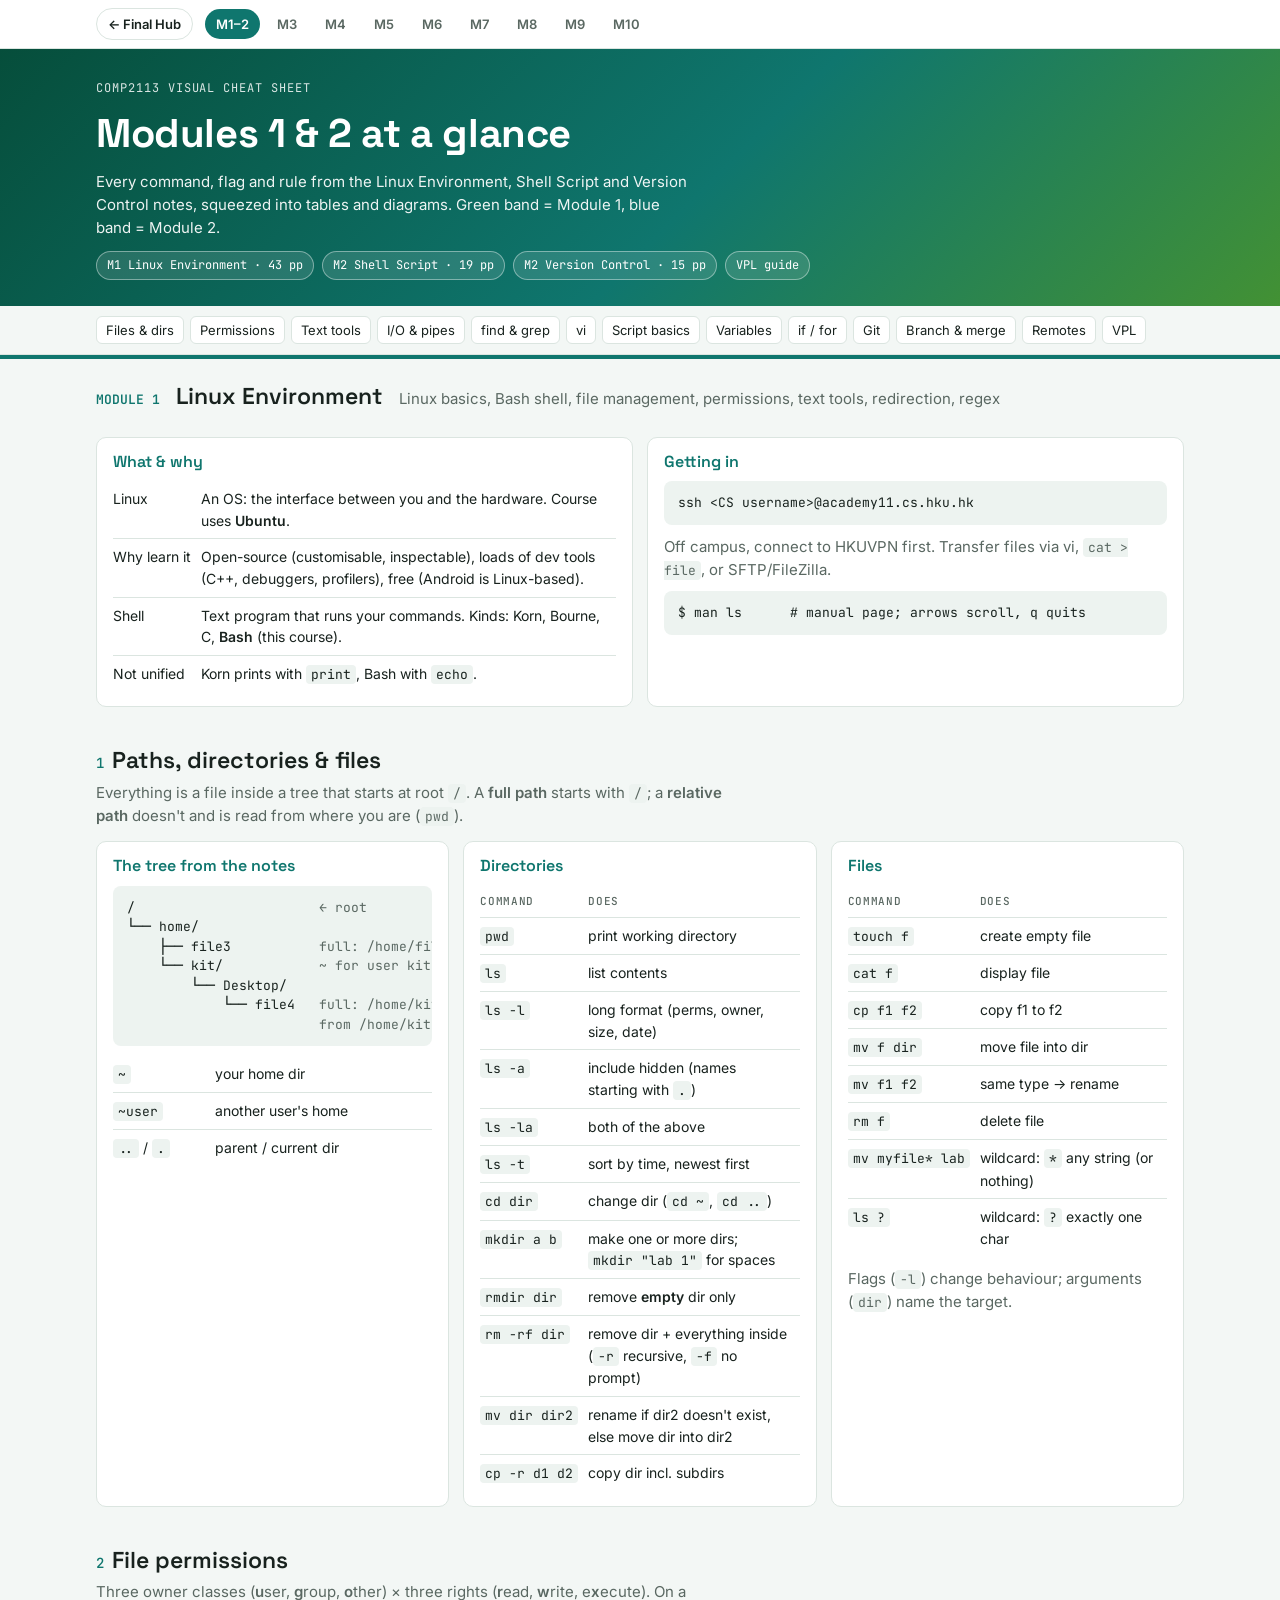
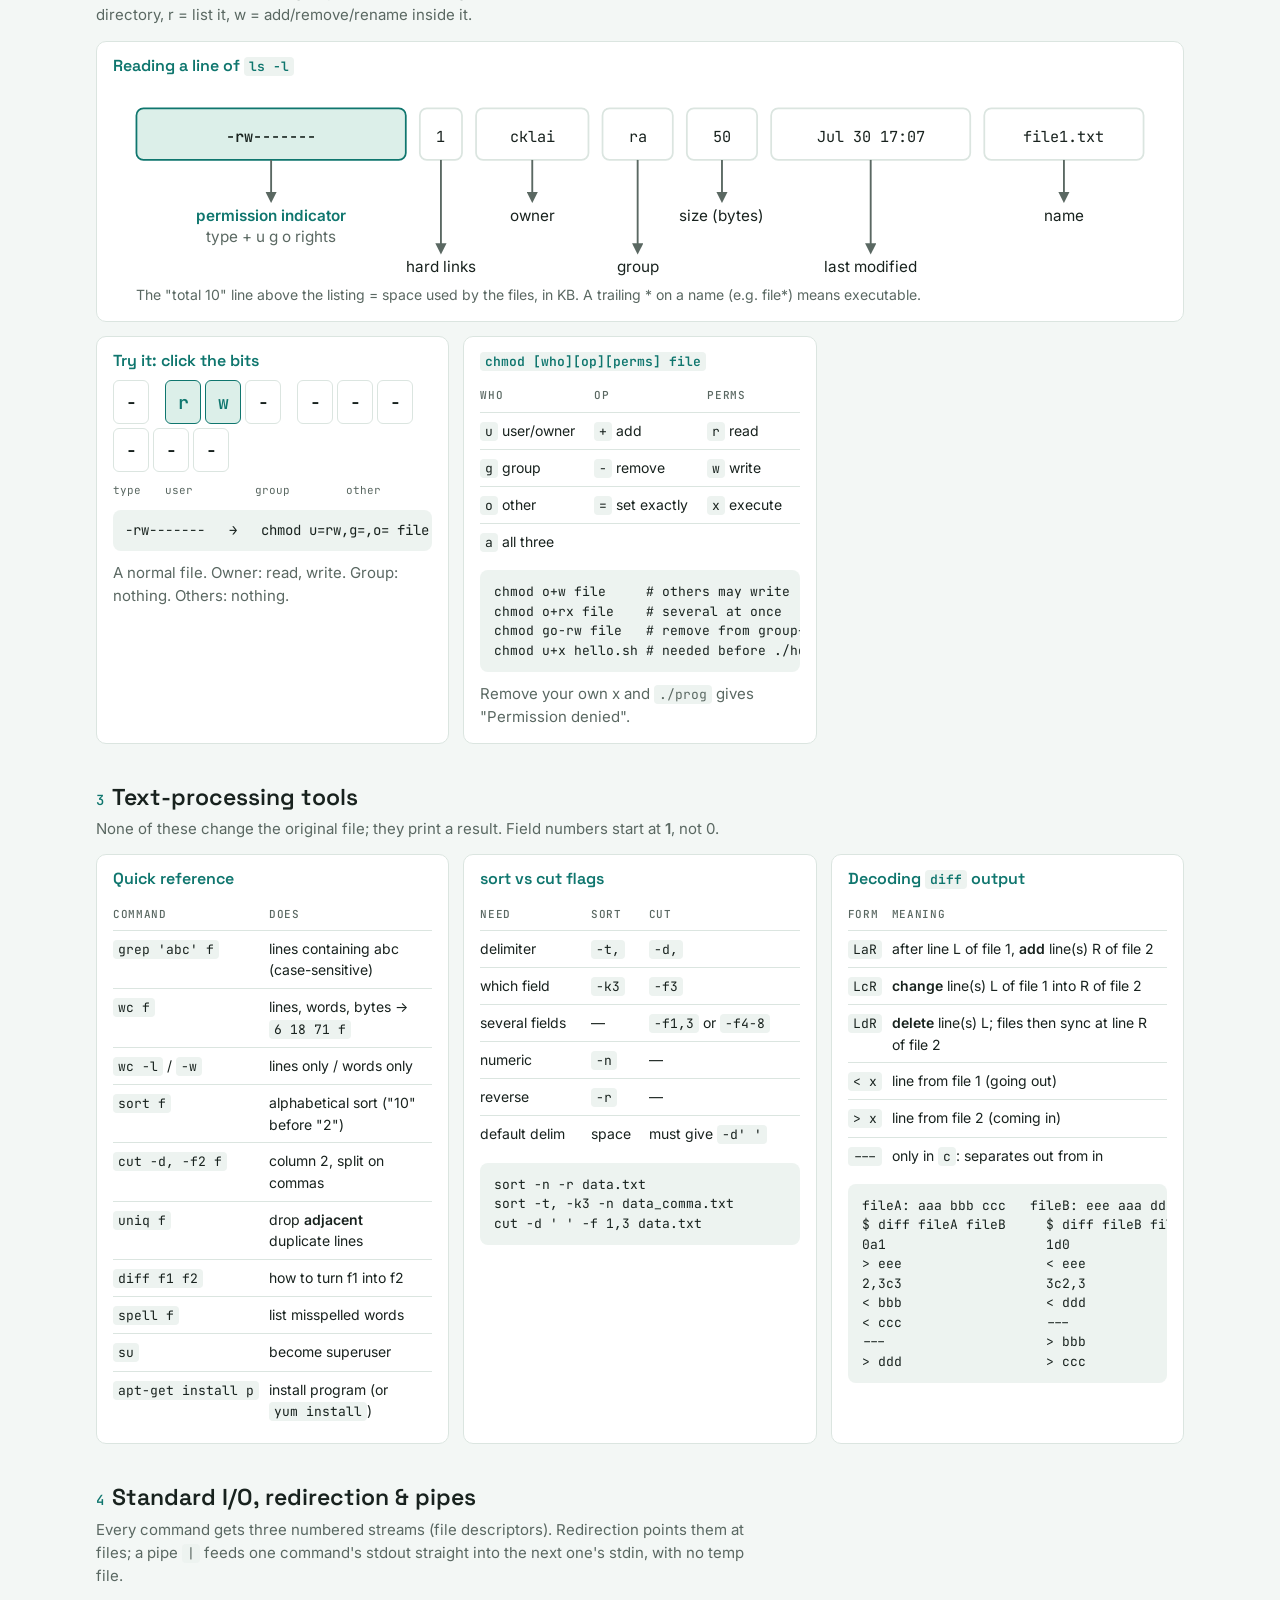
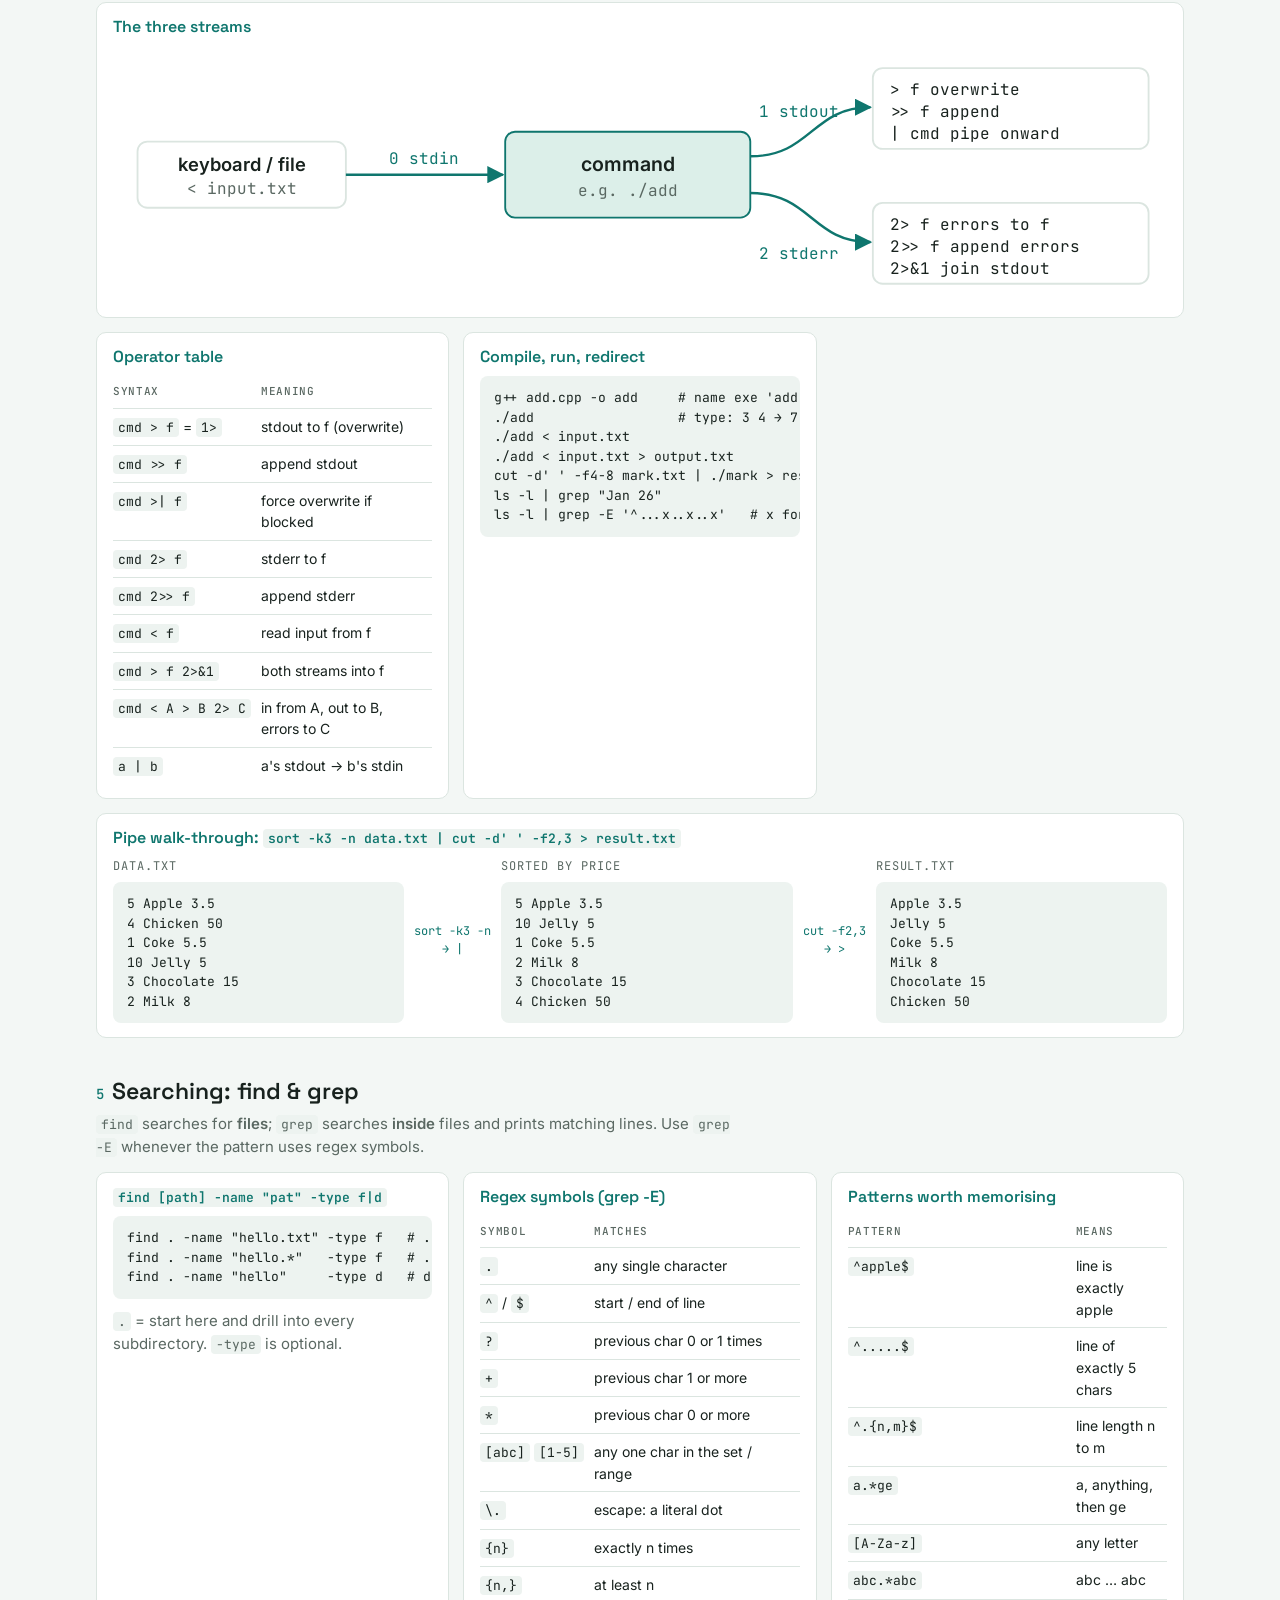
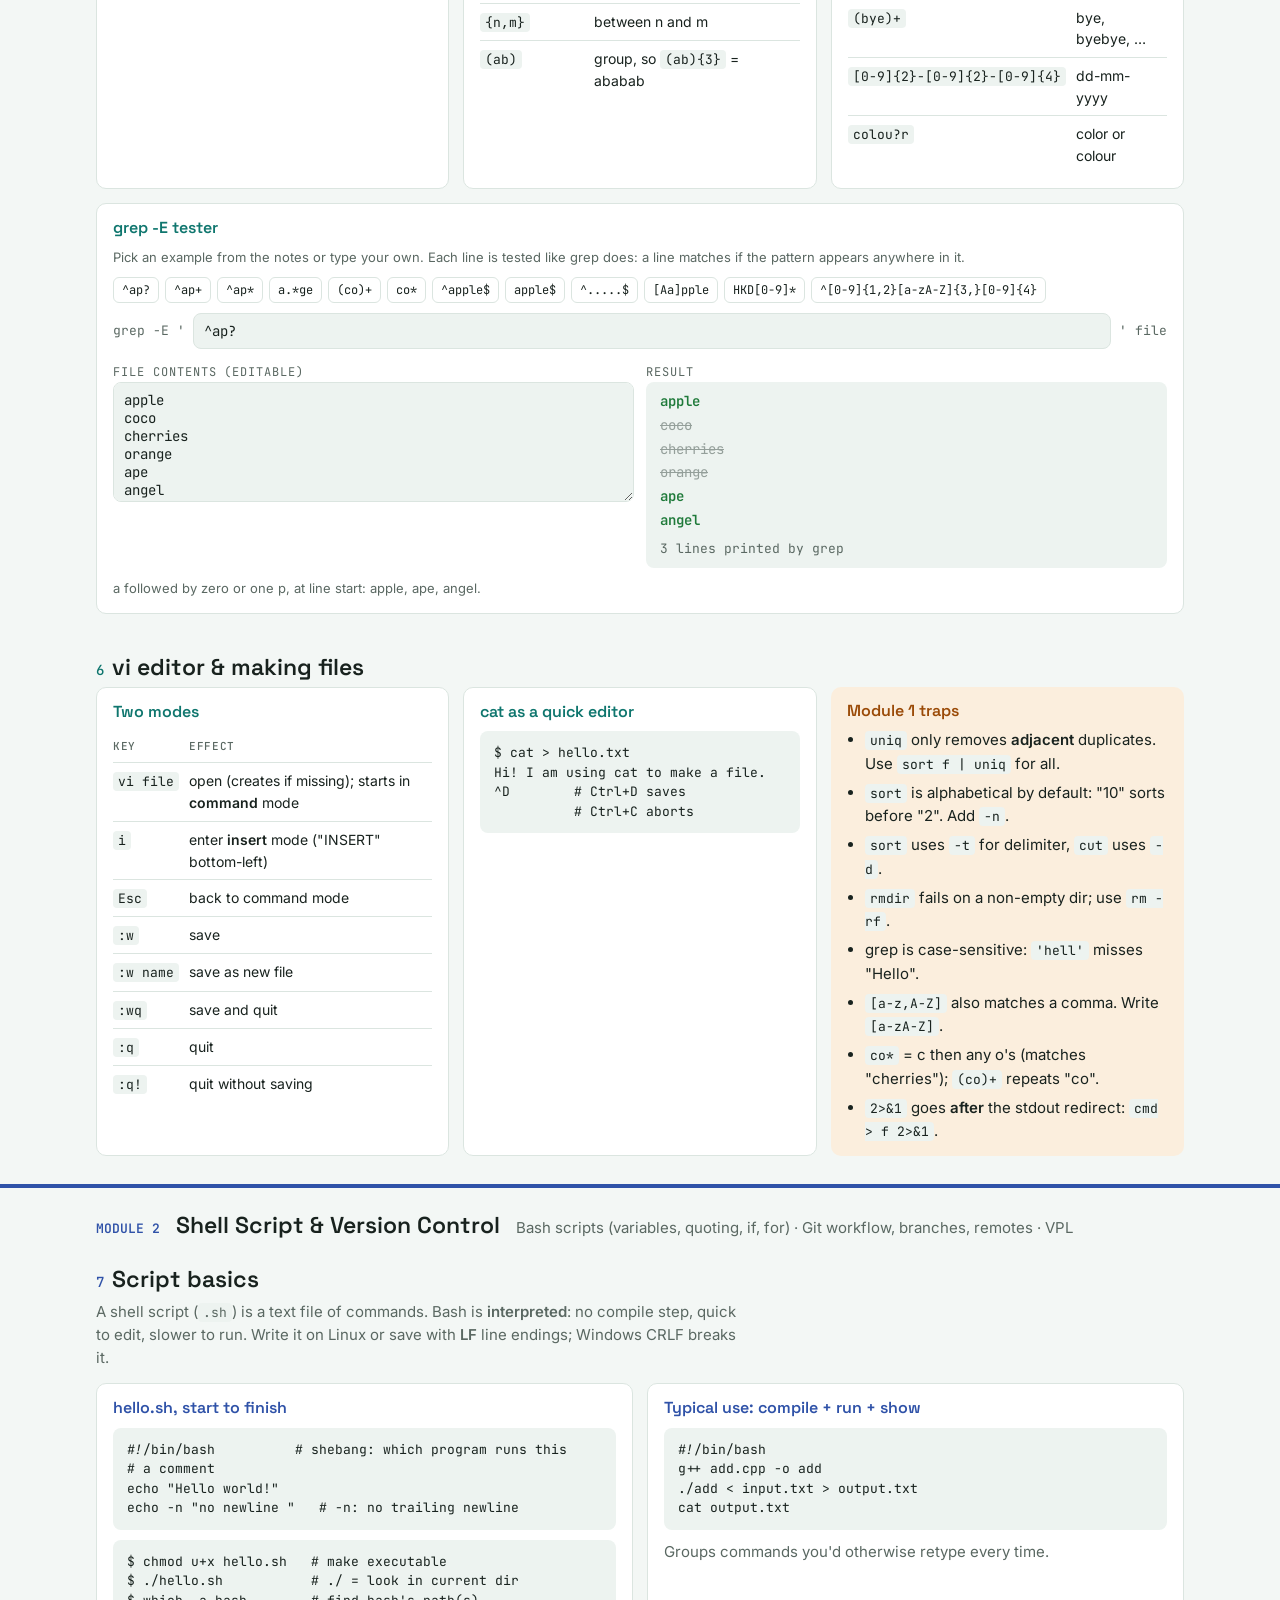
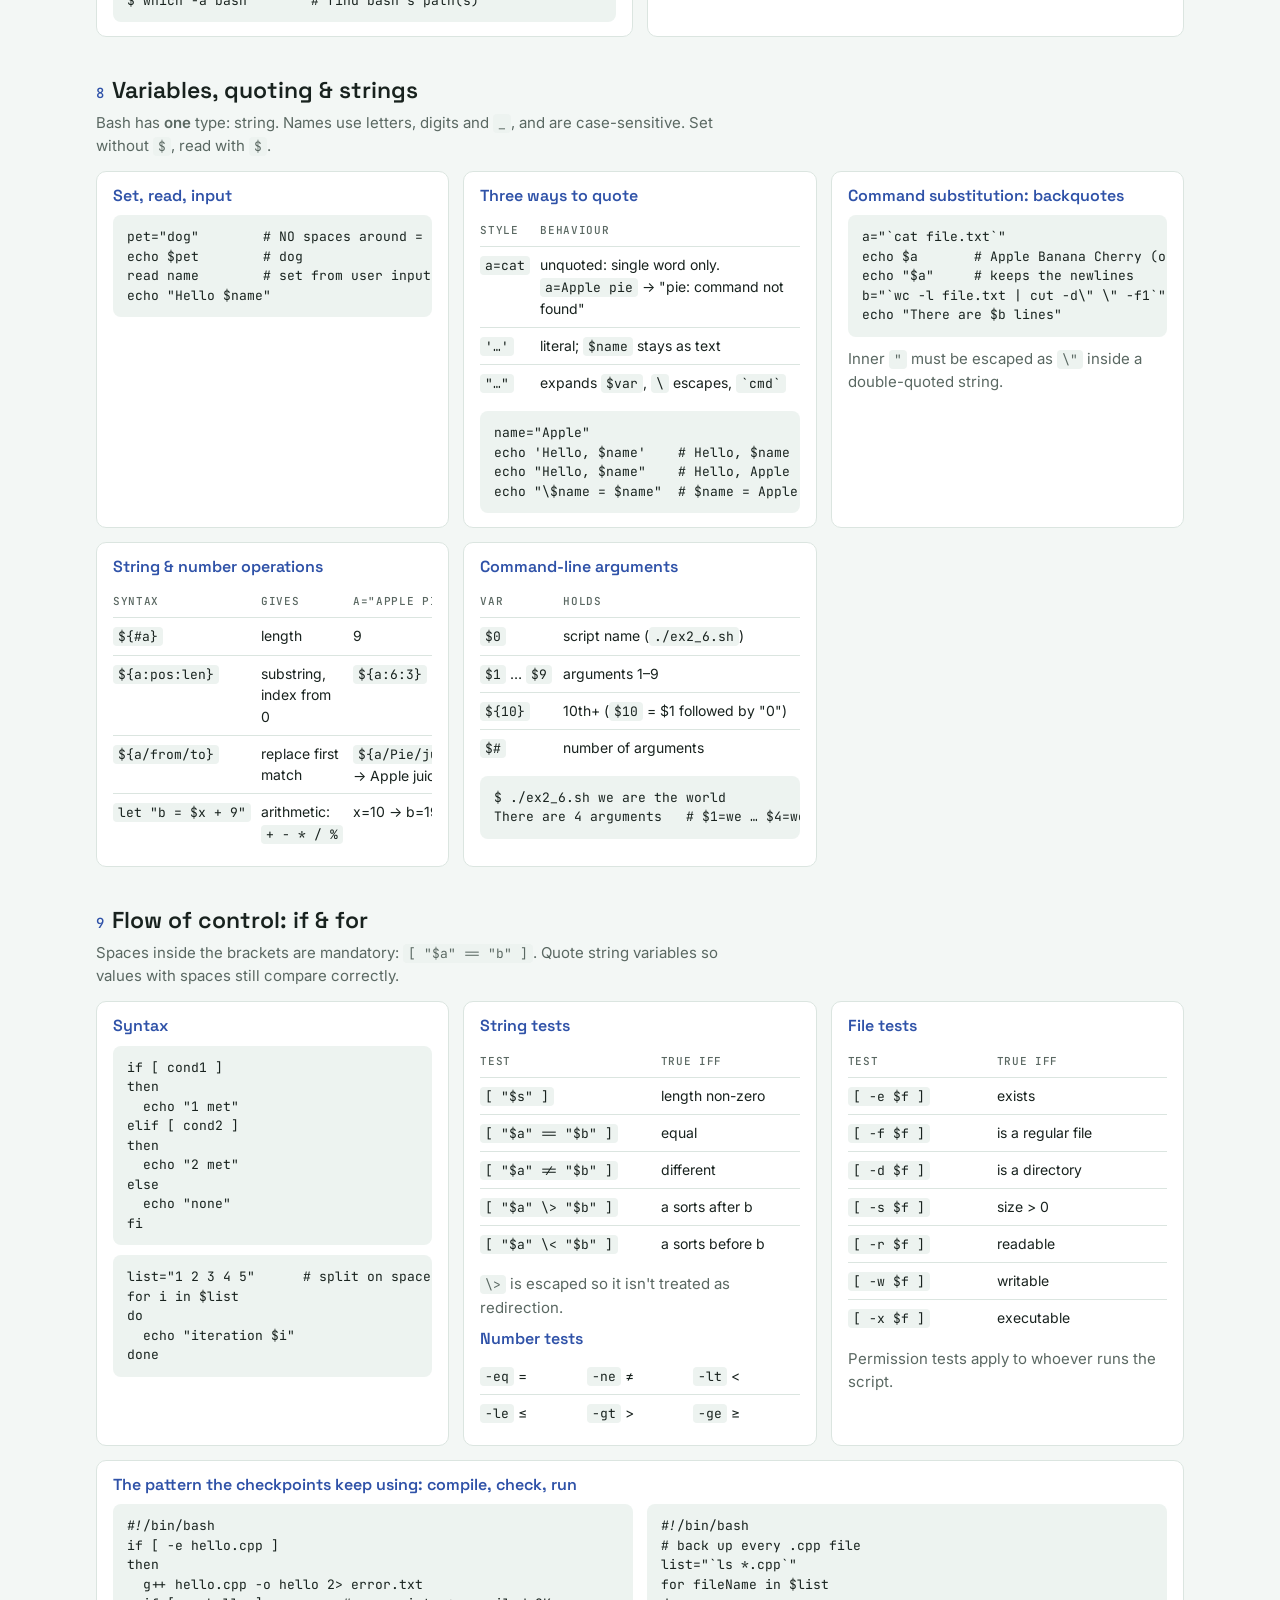
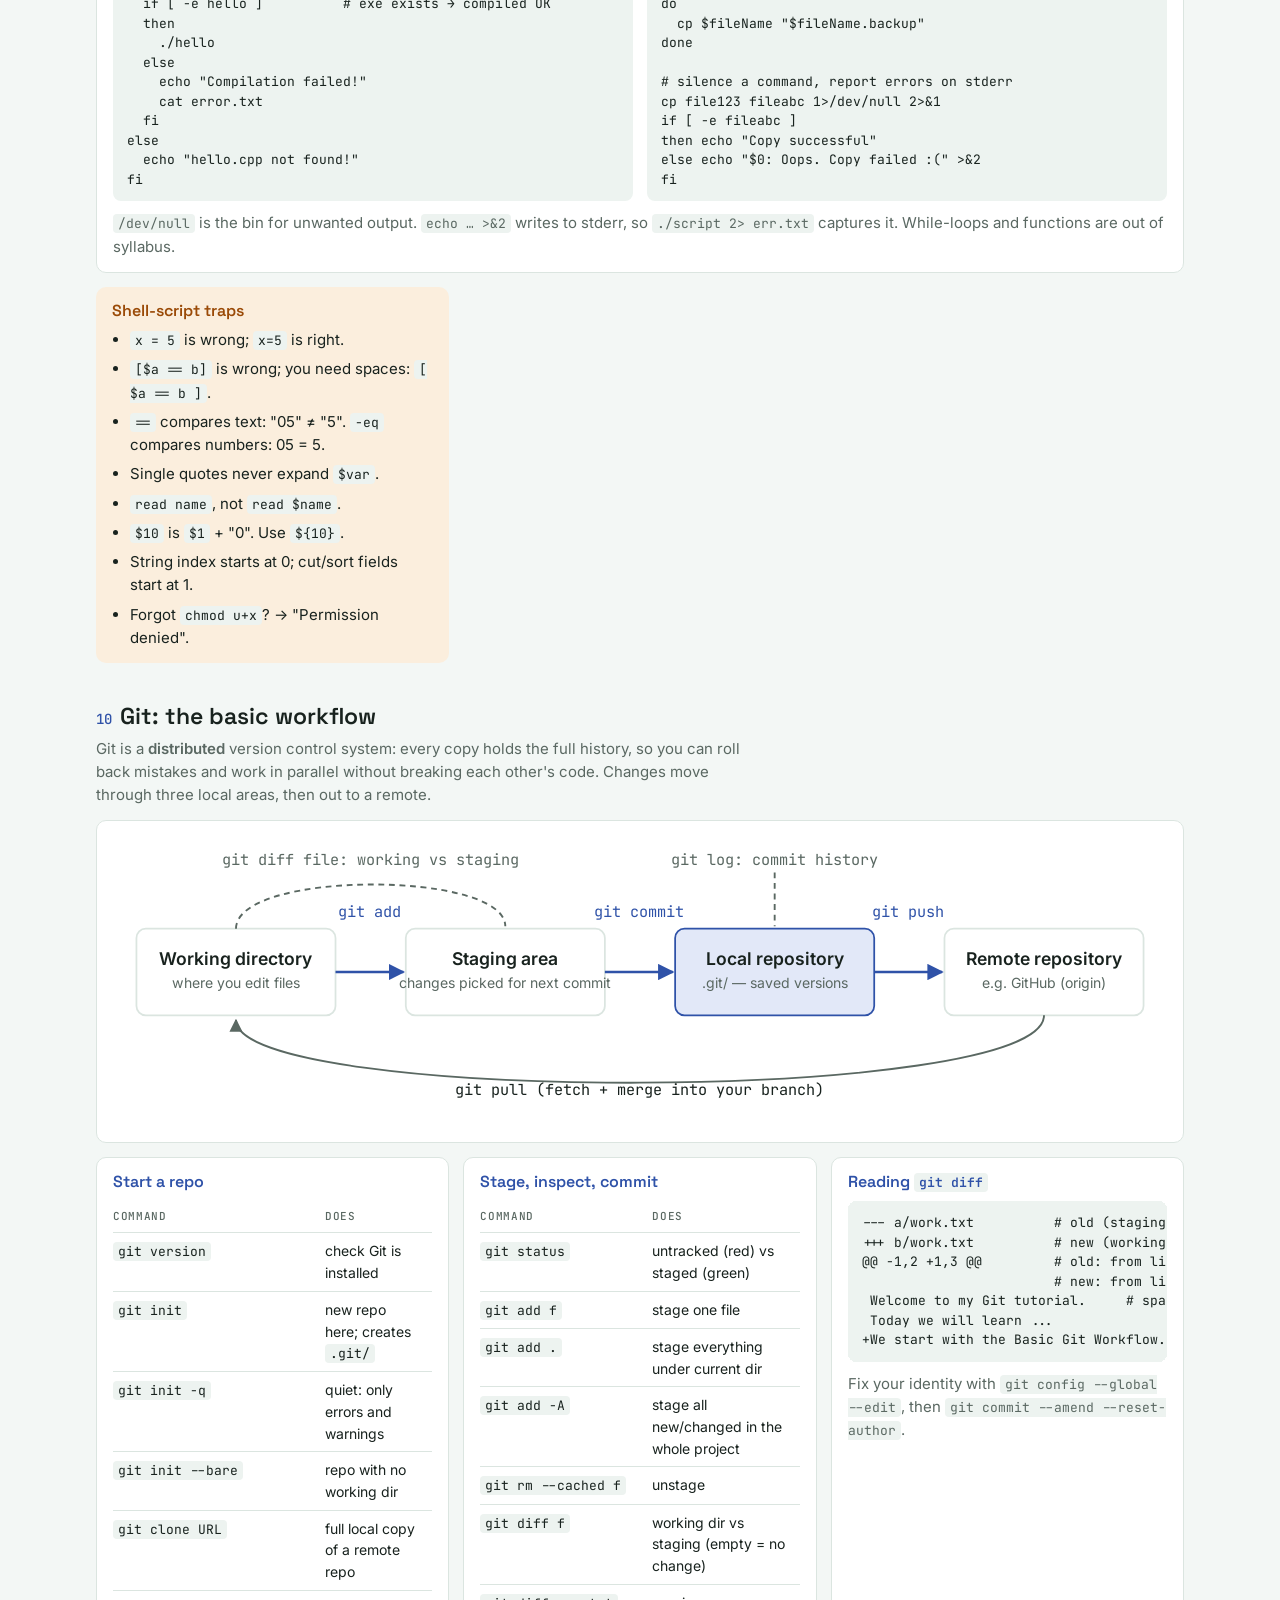
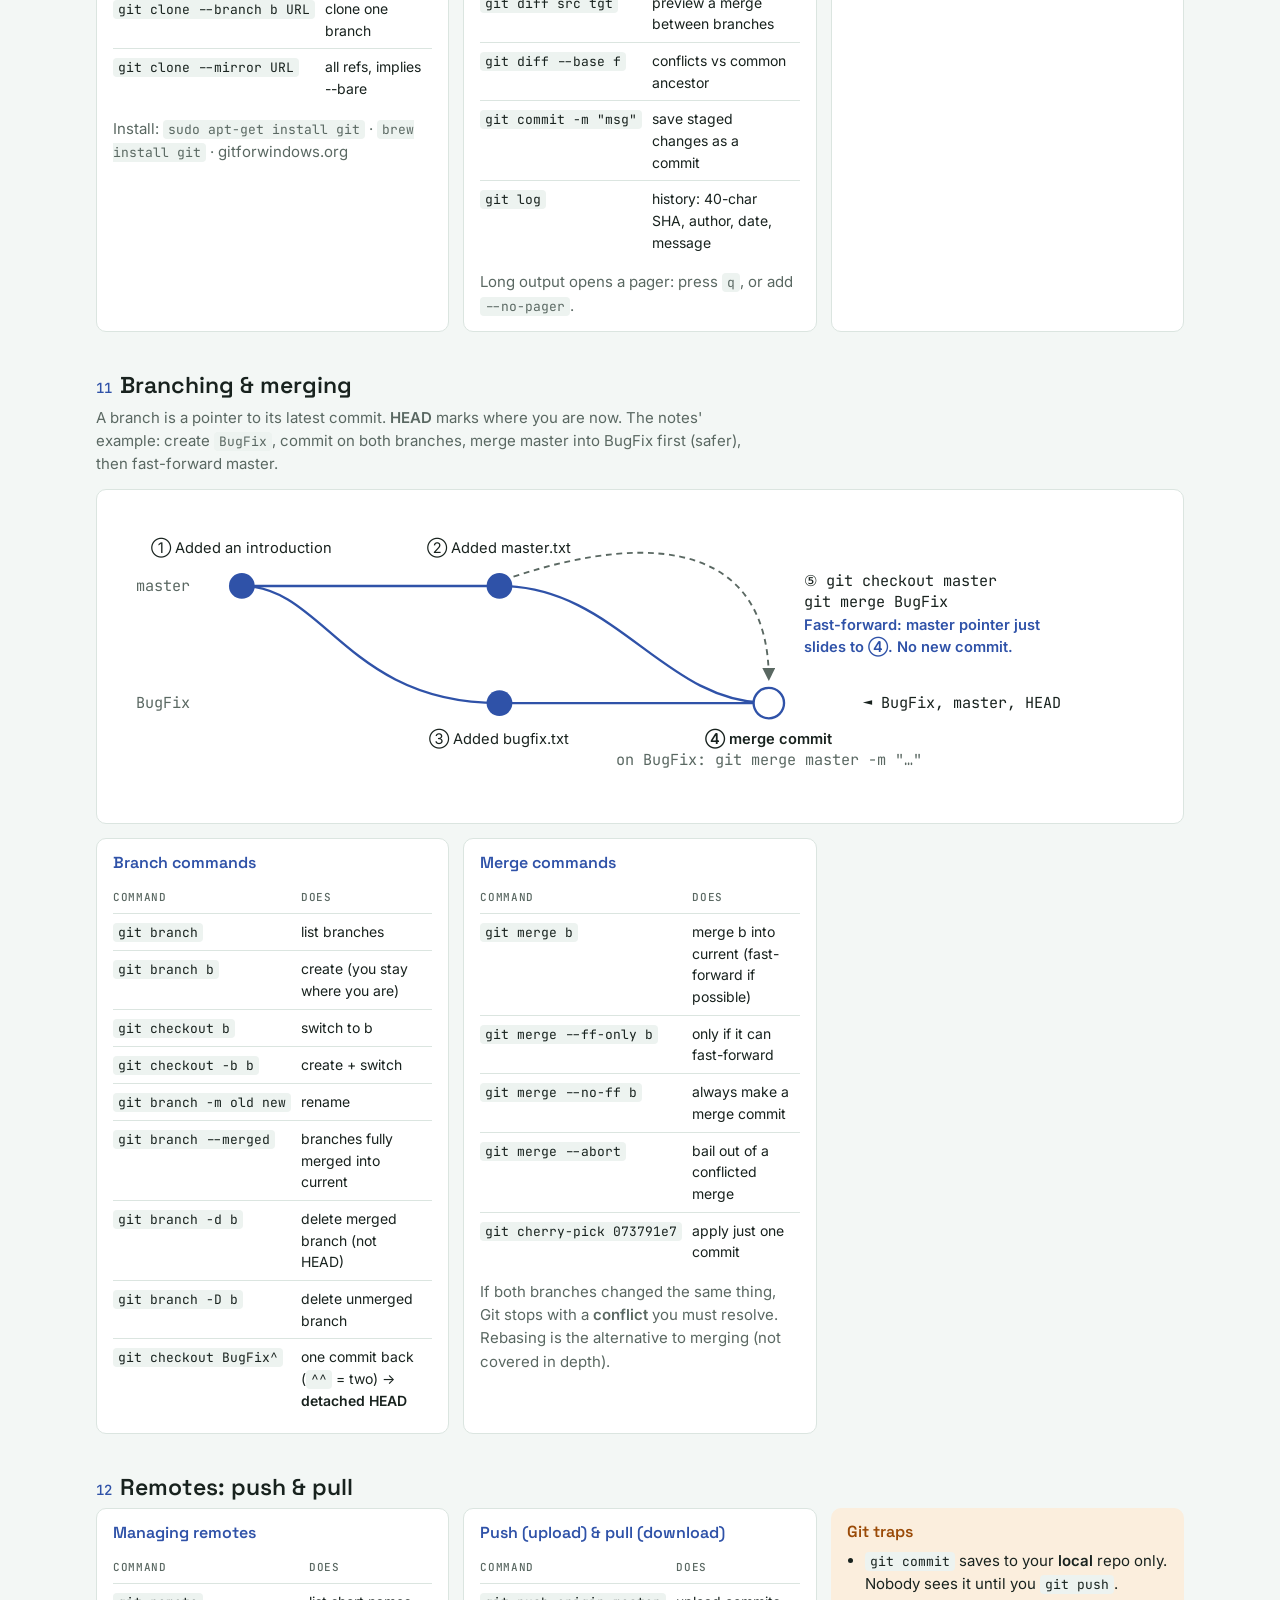
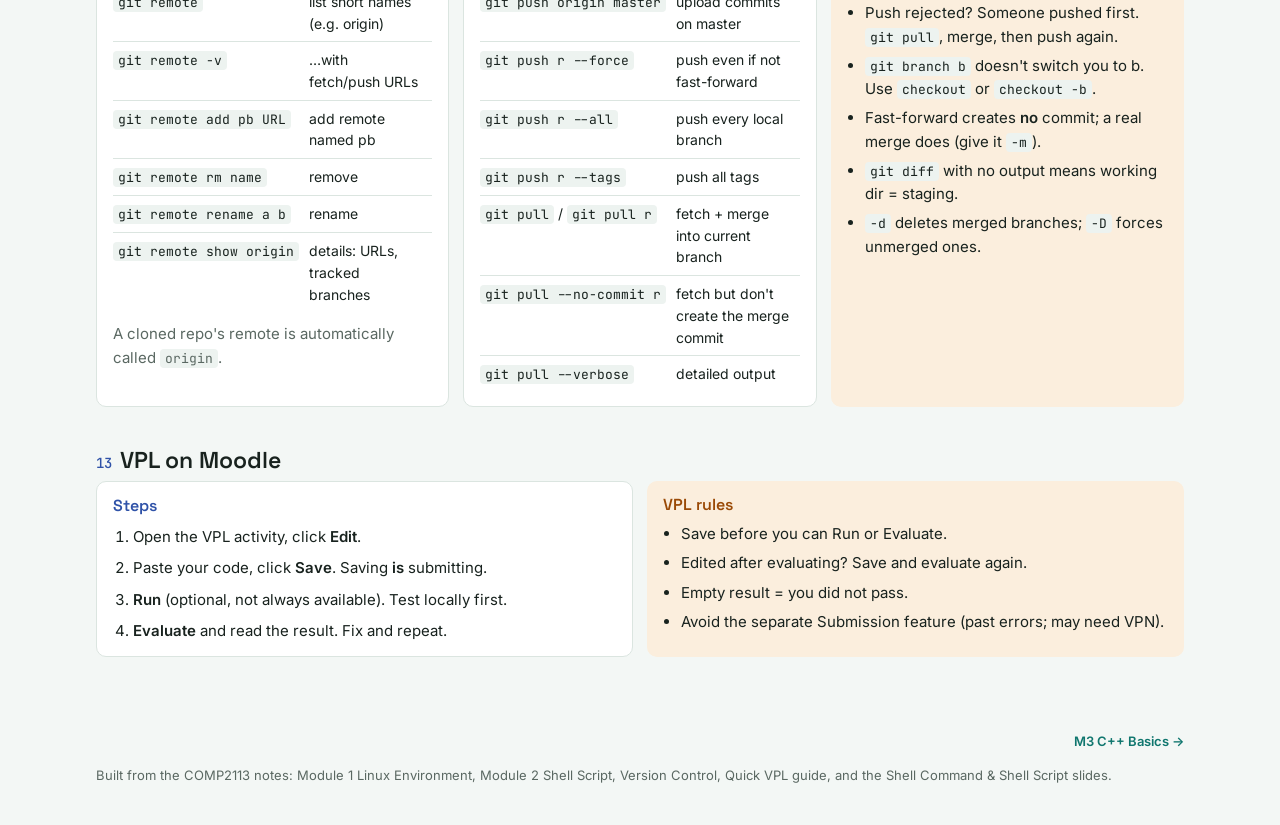
==== cheatsheets/m1-2.html @ 4d60aa5a "Add visual cheat sheets for every module and a Cheat sheets tab One page per module (M1-2 to M10) wi" ====
<!doctype html>
<html lang="en">
<head>
<meta charset="utf-8">
<meta name="viewport" content="width=device-width, initial-scale=1, viewport-fit=cover">
<title>COMP2113 Modules 1–2</title>
<meta name="description" content="Visual cheat sheet for COMP2113 Modules 1 and 2: Linux commands, permissions, redirection, regex, Bash scripting, Git and VPL.">
<link rel="preconnect" href="https://fonts.googleapis.com">
<link rel="stylesheet" href="https://fonts.googleapis.com/css2?family=Space+Grotesk:wght@500;600;700&family=Inter:wght@400;500;600&family=JetBrains+Mono:wght@400;500;600&display=swap">
<link rel="stylesheet" href="sheet.css">
<script>try{var t=JSON.parse(localStorage.getItem('c2113')||'{}').theme;if(t)document.documentElement.dataset.theme=t;}catch(e){}</script>
<style>
.perm{display:flex;flex-wrap:wrap;gap:4px}
.perm button{font-family:var(--f-mono);font-size:18px;font-weight:600;width:36px;height:44px;border-radius:6px;border:1.5px solid var(--line);background:var(--surface);color:var(--ink);cursor:pointer}
.perm button.on{background:var(--accent-soft);border-color:var(--accent);color:var(--accent)}
.perm .gap{width:8px}
.perm-labels{display:grid;grid-template-columns:36px 8px repeat(3,1fr);gap:4px;font-family:var(--f-mono);font-size:11px;color:var(--muted);max-width:400px}
.rx-presets{display:flex;flex-wrap:wrap;gap:6px}
.rx-presets button{font-family:var(--f-mono);font-size:12px;padding:4px 8px;border-radius:6px;border:1px solid var(--line);background:var(--surface);color:var(--ink);cursor:pointer}
.rx-presets button:hover{border-color:var(--accent);color:var(--accent)}
.rx-row{display:flex;gap:8px;align-items:center;flex-wrap:wrap}
.rx-row label{font-family:var(--f-mono);font-size:13px;color:var(--muted)}
.rx-row input{flex:1 1 220px}
.rx-cols{display:grid;gap:12px;grid-template-columns:repeat(auto-fit,minmax(min(100%,260px),1fr))}
.rx-out{font-family:var(--f-mono);font-size:14px;background:var(--code);border-radius:8px;padding:8px 10px;min-height:120px}
.rx-out div{padding:1px 4px;border-radius:4px}
.rx-out .hit{color:var(--ok);font-weight:600}
.rx-out .miss{color:var(--muted);text-decoration:line-through;opacity:.6}
.rx-out .err{color:var(--bad)}
.rx-note{font-size:13px;color:var(--muted)}
</style>
</head>
<body>
<nav class="modbar" aria-label="Modules"><div class="wrap" id="modbar"></div></nav>
<header class="hero"><div class="wrap">
  <span class="eyebrow">COMP2113 visual cheat sheet</span>
  <h1>Modules 1 &amp; 2 at a glance</h1>
  <p>Every command, flag and rule from the Linux Environment, Shell Script and Version Control notes, squeezed into tables and diagrams. Green band = Module 1, blue band = Module 2.</p>
  <div class="chips"><span class="chip">M1 Linux Environment · 43 pp</span><span class="chip">M2 Shell Script · 19 pp</span><span class="chip">M2 Version Control · 15 pp</span><span class="chip">VPL guide</span></div>
</div></header>
<nav class="toc" aria-label="Sections"><div class="wrap">
  <a href="#nav-files">Files &amp; dirs</a><a href="#perms">Permissions</a><a href="#text">Text tools</a><a href="#io">I/O &amp; pipes</a><a href="#search">find &amp; grep</a><a href="#vi">vi</a>
  <a href="#basics">Script basics</a><a href="#vars">Variables</a><a href="#flow">if / for</a><a href="#git">Git</a><a href="#branch">Branch &amp; merge</a><a href="#remote">Remotes</a><a href="#vpl">VPL</a>
</div></nav>
<!-- ================= MODULE 1 ================= -->
<div class="band a1" id="linux">
<div class="wrap">
  <div class="band-head"><span class="tag">MODULE 1</span><h2>Linux Environment</h2><span class="muted">Linux basics, Bash shell, file management, permissions, text tools, redirection, regex</span></div>

  <section id="intro">
    <div class="grid">
      <div class="card">
        <h3>What &amp; why</h3>
        <table>
          <tr><td>Linux</td><td>An OS: the interface between you and the hardware. Course uses <b>Ubuntu</b>.</td></tr>
          <tr><td>Why learn it</td><td>Open-source (customisable, inspectable), loads of dev tools (C++, debuggers, profilers), free (Android is Linux-based).</td></tr>
          <tr><td>Shell</td><td>Text program that runs your commands. Kinds: Korn, Bourne, C, <b>Bash</b> (this course).</td></tr>
          <tr><td>Not unified</td><td>Korn prints with <code>print</code>, Bash with <code>echo</code>.</td></tr>
        </table>
      </div>
      <div class="card">
        <h3>Getting in</h3>
        <pre>ssh &lt;CS username&gt;@academy11.cs.hku.hk</pre>
        <p class="muted">Off campus, connect to HKUVPN first. Transfer files via vi, <code>cat &gt; file</code>, or SFTP/FileZilla.</p>
        <pre>$ man ls      # manual page; arrows scroll, q quits</pre>
      </div>
    </div>
  </section>

  <section id="nav-files">
    <h2><span class="n">1</span>Paths, directories &amp; files</h2>
    <p class="lede">Everything is a file inside a tree that starts at root <code>/</code>. A <b>full path</b> starts with <code>/</code>; a <b>relative path</b> doesn't and is read from where you are (<code>pwd</code>).</p>
    <div class="grid">
      <div class="card">
        <h3>The tree from the notes</h3>
<pre>/                       <span class="muted">← root</span>
└── home/
    ├── file3           <span class="muted">full: /home/file3</span>
    └── kit/            <span class="muted">~ for user kit</span>
        └── Desktop/
            └── file4   <span class="muted">full: /home/kit/Desktop/file4</span>
                        <span class="muted">from /home/kit: Desktop/file4</span></pre>
        <table>
          <tr><td><code>~</code></td><td>your home dir</td></tr>
          <tr><td><code>~user</code></td><td>another user's home</td></tr>
          <tr><td><code>..</code> / <code>.</code></td><td>parent / current dir</td></tr>
        </table>
      </div>
      <div class="card">
        <h3>Directories</h3>
        <div class="tbl"><table>
          <tr><th>Command</th><th>Does</th></tr>
          <tr><td><code>pwd</code></td><td>print working directory</td></tr>
          <tr><td><code>ls</code></td><td>list contents</td></tr>
          <tr><td><code>ls -l</code></td><td>long format (perms, owner, size, date)</td></tr>
          <tr><td><code>ls -a</code></td><td>include hidden (names starting with <code>.</code>)</td></tr>
          <tr><td><code>ls -la</code></td><td>both of the above</td></tr>
          <tr><td><code>ls -t</code></td><td>sort by time, newest first</td></tr>
          <tr><td><code>cd dir</code></td><td>change dir (<code>cd ~</code>, <code>cd ..</code>)</td></tr>
          <tr><td><code>mkdir a b</code></td><td>make one or more dirs; <code>mkdir "lab 1"</code> for spaces</td></tr>
          <tr><td><code>rmdir dir</code></td><td>remove <b>empty</b> dir only</td></tr>
          <tr><td><code>rm -rf dir</code></td><td>remove dir + everything inside (<code>-r</code> recursive, <code>-f</code> no prompt)</td></tr>
          <tr><td><code>mv dir dir2</code></td><td>rename if dir2 doesn't exist, else move dir into dir2</td></tr>
          <tr><td><code>cp -r d1 d2</code></td><td>copy dir incl. subdirs</td></tr>
        </table></div>
      </div>
      <div class="card">
        <h3>Files</h3>
        <div class="tbl"><table>
          <tr><th>Command</th><th>Does</th></tr>
          <tr><td><code>touch f</code></td><td>create empty file</td></tr>
          <tr><td><code>cat f</code></td><td>display file</td></tr>
          <tr><td><code>cp f1 f2</code></td><td>copy f1 to f2</td></tr>
          <tr><td><code>mv f dir</code></td><td>move file into dir</td></tr>
          <tr><td><code>mv f1 f2</code></td><td>same type → rename</td></tr>
          <tr><td><code>rm f</code></td><td>delete file</td></tr>
          <tr><td><code>mv myfile* lab</code></td><td>wildcard: <code>*</code> any string (or nothing)</td></tr>
          <tr><td><code>ls ?</code></td><td>wildcard: <code>?</code> exactly one char</td></tr>
        </table></div>
        <p class="muted">Flags (<code>-l</code>) change behaviour; arguments (<code>dir</code>) name the target.</p>
      </div>
    </div>
  </section>

  <section id="perms">
    <h2><span class="n">2</span>File permissions</h2>
    <p class="lede">Three owner classes (<b>u</b>ser, <b>g</b>roup, <b>o</b>ther) × three rights (<b>r</b>ead, <b>w</b>rite, e<b>x</b>ecute). On a directory, r = list it, w = add/remove/rename inside it.</p>
    <div class="grid">
      <div class="card span2">
        <h3>Reading a line of <code>ls -l</code></h3>
        <div class="diagram">
        <svg viewBox="0 0 900 190" role="img" aria-label="Breakdown of an ls -l line into permissions, links, owner, group, size, date and name">
          <defs><marker id="ah" viewBox="0 0 10 10" refX="5" refY="5" markerWidth="6" markerHeight="6" orient="auto-start-reverse"><path d="M0,0 L10,5 L0,10 z" class="arrow"/></marker></defs>
          <rect x="20" y="20" width="230" height="44" rx="6" class="boxa"/>
          <text x="135" y="49" text-anchor="middle" class="mono" font-size="20" font-weight="600">-rw-------</text>
          <rect x="262" y="20" width="36" height="44" rx="6" class="box"/><text x="280" y="49" text-anchor="middle" class="mono" font-size="18">1</text>
          <rect x="310" y="20" width="96" height="44" rx="6" class="box"/><text x="358" y="49" text-anchor="middle" class="mono" font-size="18">cklai</text>
          <rect x="418" y="20" width="60" height="44" rx="6" class="box"/><text x="448" y="49" text-anchor="middle" class="mono" font-size="18">ra</text>
          <rect x="490" y="20" width="60" height="44" rx="6" class="box"/><text x="520" y="49" text-anchor="middle" class="mono" font-size="18">50</text>
          <rect x="562" y="20" width="170" height="44" rx="6" class="box"/><text x="647" y="49" text-anchor="middle" class="mono" font-size="18">Jul 30 17:07</text>
          <rect x="744" y="20" width="136" height="44" rx="6" class="box"/><text x="812" y="49" text-anchor="middle" class="mono" font-size="18">file1.txt</text>
          <g font-size="13">
            <line x1="135" y1="64" x2="135" y2="96" class="ln" marker-end="url(#ah)"/><text x="135" y="116" text-anchor="middle" font-weight="600" class="acc">permission indicator</text><text x="135" y="134" text-anchor="middle" class="mut">type + u g o rights</text>
            <line x1="280" y1="64" x2="280" y2="140" class="ln" marker-end="url(#ah)"/><text x="280" y="160" text-anchor="middle">hard links</text>
            <line x1="358" y1="64" x2="358" y2="96" class="ln" marker-end="url(#ah)"/><text x="358" y="116" text-anchor="middle">owner</text>
            <line x1="448" y1="64" x2="448" y2="140" class="ln" marker-end="url(#ah)"/><text x="448" y="160" text-anchor="middle">group</text>
            <line x1="520" y1="64" x2="520" y2="96" class="ln" marker-end="url(#ah)"/><text x="520" y="116" text-anchor="middle">size (bytes)</text>
            <line x1="647" y1="64" x2="647" y2="140" class="ln" marker-end="url(#ah)"/><text x="647" y="160" text-anchor="middle">last modified</text>
            <line x1="812" y1="64" x2="812" y2="96" class="ln" marker-end="url(#ah)"/><text x="812" y="116" text-anchor="middle">name</text>
          </g>
          <text x="20" y="184" font-size="12" class="mut">The "total 10" line above the listing = space used by the files, in KB. A trailing * on a name (e.g. file*) means executable.</text>
        </svg>
        </div>
      </div>

      <div class="card">
        <h3>Try it: click the bits</h3>
        <div class="perm" id="perm" aria-label="Permission toggles"></div>
        <div class="perm-labels"><span>type</span><span></span><span>user</span><span>group</span><span>other</span></div>
        <div class="out" id="permOut" aria-live="polite"></div>
        <p class="muted" id="permEn"></p>
      </div>

      <div class="card">
        <h3><code>chmod [who][op][perms] file</code></h3>
        <div class="tbl"><table>
          <tr><th>who</th><th>op</th><th>perms</th></tr>
          <tr><td><code>u</code> user/owner</td><td><code>+</code> add</td><td><code>r</code> read</td></tr>
          <tr><td><code>g</code> group</td><td><code>-</code> remove</td><td><code>w</code> write</td></tr>
          <tr><td><code>o</code> other</td><td><code>=</code> set exactly</td><td><code>x</code> execute</td></tr>
          <tr><td><code>a</code> all three</td><td></td><td></td></tr>
        </table></div>
<pre>chmod o+w file     # others may write
chmod o+rx file    # several at once
chmod go-rw file   # remove from group+other
chmod u+x hello.sh # needed before ./hello.sh</pre>
        <p class="muted">Remove your own x and <code>./prog</code> gives "Permission denied".</p>
      </div>
    </div>
  </section>

  <section id="text">
    <h2><span class="n">3</span>Text-processing tools</h2>
    <p class="lede">None of these change the original file; they print a result. Field numbers start at <b>1</b>, not 0.</p>
    <div class="grid">
      <div class="card">
        <h3>Quick reference</h3>
        <div class="tbl"><table>
          <tr><th>Command</th><th>Does</th></tr>
          <tr><td><code>grep 'abc' f</code></td><td>lines containing abc (case-sensitive)</td></tr>
          <tr><td><code>wc f</code></td><td>lines, words, bytes → <code>6 18 71 f</code></td></tr>
          <tr><td><code>wc -l</code> / <code>-w</code></td><td>lines only / words only</td></tr>
          <tr><td><code>sort f</code></td><td>alphabetical sort ("10" before "2")</td></tr>
          <tr><td><code>cut -d, -f2 f</code></td><td>column 2, split on commas</td></tr>
          <tr><td><code>uniq f</code></td><td>drop <b>adjacent</b> duplicate lines</td></tr>
          <tr><td><code>diff f1 f2</code></td><td>how to turn f1 into f2</td></tr>
          <tr><td><code>spell f</code></td><td>list misspelled words</td></tr>
          <tr><td><code>su</code></td><td>become superuser</td></tr>
          <tr><td><code>apt-get install p</code></td><td>install program (or <code>yum install</code>)</td></tr>
        </table></div>
      </div>

      <div class="card">
        <h3>sort vs cut flags</h3>
        <div class="tbl"><table>
          <tr><th>Need</th><th>sort</th><th>cut</th></tr>
          <tr><td>delimiter</td><td><code>-t,</code></td><td><code>-d,</code></td></tr>
          <tr><td>which field</td><td><code>-k3</code></td><td><code>-f3</code></td></tr>
          <tr><td>several fields</td><td>—</td><td><code>-f1,3</code> or <code>-f4-8</code></td></tr>
          <tr><td>numeric</td><td><code>-n</code></td><td>—</td></tr>
          <tr><td>reverse</td><td><code>-r</code></td><td>—</td></tr>
          <tr><td>default delim</td><td>space</td><td>must give <code>-d' '</code></td></tr>
        </table></div>
<pre>sort -n -r data.txt
sort -t, -k3 -n data_comma.txt
cut -d ' ' -f 1,3 data.txt</pre>
      </div>

      <div class="card">
        <h3>Decoding <code>diff</code> output</h3>
        <div class="tbl"><table>
          <tr><th>Form</th><th>Meaning</th></tr>
          <tr><td><code>LaR</code></td><td>after line L of file 1, <b>add</b> line(s) R of file 2</td></tr>
          <tr><td><code>LcR</code></td><td><b>change</b> line(s) L of file 1 into R of file 2</td></tr>
          <tr><td><code>LdR</code></td><td><b>delete</b> line(s) L; files then sync at line R of file 2</td></tr>
          <tr><td><code>&lt; x</code></td><td>line from file 1 (going out)</td></tr>
          <tr><td><code>&gt; x</code></td><td>line from file 2 (coming in)</td></tr>
          <tr><td><code>---</code></td><td>only in <code>c</code>: separates out from in</td></tr>
        </table></div>
<pre>fileA: aaa bbb ccc   fileB: eee aaa ddd
$ diff fileA fileB     $ diff fileB fileA
0a1                    1d0
&gt; eee                  &lt; eee
2,3c3                  3c2,3
&lt; bbb                  &lt; ddd
&lt; ccc                  ---
---                    &gt; bbb
&gt; ddd                  &gt; ccc</pre>
      </div>
    </div>
  </section>

  <section id="io">
    <h2><span class="n">4</span>Standard I/O, redirection &amp; pipes</h2>
    <p class="lede">Every command gets three numbered streams (file descriptors). Redirection points them at files; a pipe <code>|</code> feeds one command's stdout straight into the next one's stdin, with no temp file.</p>
    <div class="grid">
      <div class="card span2">
        <h3>The three streams</h3>
        <div class="diagram">
        <svg viewBox="0 0 860 210" role="img" aria-label="stdin 0 flows into a command; stdout 1 and stderr 2 flow out, with the operators that redirect each">
          <defs><marker id="ah2" viewBox="0 0 10 10" refX="9" refY="5" markerWidth="7" markerHeight="7" orient="auto"><path d="M0,0 L10,5 L0,10 z" class="arrowa"/></marker></defs>
          <rect x="20" y="78" width="170" height="54" rx="8" class="box"/>
          <text x="105" y="102" text-anchor="middle" font-weight="600">keyboard / file</text>
          <text x="105" y="121" text-anchor="middle" class="mono mut" font-size="12">&lt; input.txt</text>
          <line x1="190" y1="105" x2="318" y2="105" class="lna" marker-end="url(#ah2)"/>
          <text x="254" y="96" text-anchor="middle" class="mono acc" font-size="13">0 stdin</text>
          <rect x="320" y="70" width="200" height="70" rx="8" class="boxa"/>
          <text x="420" y="102" text-anchor="middle" font-weight="600" font-size="16">command</text>
          <text x="420" y="122" text-anchor="middle" class="mono mut" font-size="12">e.g. ./add</text>
          <path d="M520 90 C 570 90, 570 50, 618 50" class="lna" marker-end="url(#ah2)"/>
          <text x="560" y="58" text-anchor="middle" class="mono acc" font-size="13">1 stdout</text>
          <path d="M520 120 C 570 120, 570 160, 618 160" class="lna" marker-end="url(#ah2)"/>
          <text x="560" y="174" text-anchor="middle" class="mono acc" font-size="13">2 stderr</text>
          <rect x="620" y="18" width="225" height="66" rx="8" class="box"/>
          <text x="634" y="40" class="mono" font-size="12.5">&gt; f    overwrite</text>
          <text x="634" y="58" class="mono" font-size="12.5">&gt;&gt; f   append</text>
          <text x="634" y="76" class="mono" font-size="12.5">| cmd  pipe onward</text>
          <rect x="620" y="128" width="225" height="66" rx="8" class="box"/>
          <text x="634" y="150" class="mono" font-size="12.5">2&gt; f   errors to f</text>
          <text x="634" y="168" class="mono" font-size="12.5">2&gt;&gt; f  append errors</text>
          <text x="634" y="186" class="mono" font-size="12.5">2&gt;&amp;1  join stdout</text>
        </svg>
        </div>
      </div>
      <div class="card">
        <h3>Operator table</h3>
        <div class="tbl"><table>
          <tr><th>Syntax</th><th>Meaning</th></tr>
          <tr><td><code>cmd &gt; f</code> = <code>1&gt;</code></td><td>stdout to f (overwrite)</td></tr>
          <tr><td><code>cmd &gt;&gt; f</code></td><td>append stdout</td></tr>
          <tr><td><code>cmd &gt;| f</code></td><td>force overwrite if blocked</td></tr>
          <tr><td><code>cmd 2&gt; f</code></td><td>stderr to f</td></tr>
          <tr><td><code>cmd 2&gt;&gt; f</code></td><td>append stderr</td></tr>
          <tr><td><code>cmd &lt; f</code></td><td>read input from f</td></tr>
          <tr><td><code>cmd &gt; f 2&gt;&amp;1</code></td><td>both streams into f</td></tr>
          <tr><td><code>cmd &lt; A &gt; B 2&gt; C</code></td><td>in from A, out to B, errors to C</td></tr>
          <tr><td><code>a | b</code></td><td>a's stdout → b's stdin</td></tr>
        </table></div>
      </div>
      <div class="card">
        <h3>Compile, run, redirect</h3>
<pre>g++ add.cpp -o add     # name exe 'add' not a.out
./add                  # type: 3 4 → 7
./add &lt; input.txt
./add &lt; input.txt &gt; output.txt
cut -d' ' -f4-8 mark.txt | ./mark &gt; result.txt
ls -l | grep "Jan 26"
ls -l | grep -E '^...x..x..x'   # x for u, g and o</pre>
      </div>
      <div class="card span2">
        <h3>Pipe walk-through: <code>sort -k3 -n data.txt | cut -d' ' -f2,3 &gt; result.txt</code></h3>
        <div class="pipe">
          <div class="stage"><span class="eyebrow">data.txt</span><pre>5 Apple 3.5
4 Chicken 50
1 Coke 5.5
10 Jelly 5
3 Chocolate 15
2 Milk 8</pre></div>
          <div class="op">sort -k3 -n<br>→ |</div>
          <div class="stage"><span class="eyebrow">sorted by price</span><pre>5 Apple 3.5
10 Jelly 5
1 Coke 5.5
2 Milk 8
3 Chocolate 15
4 Chicken 50</pre></div>
          <div class="op">cut -f2,3<br>→ &gt;</div>
          <div class="stage"><span class="eyebrow">result.txt</span><pre>Apple 3.5
Jelly 5
Coke 5.5
Milk 8
Chocolate 15
Chicken 50</pre></div>
        </div>
      </div>
    </div>
  </section>

  <section id="search">
    <h2><span class="n">5</span>Searching: find &amp; grep</h2>
    <p class="lede"><code>find</code> searches for <b>files</b>; <code>grep</code> searches <b>inside</b> files and prints matching lines. Use <code>grep -E</code> whenever the pattern uses regex symbols.</p>
    <div class="grid">
      <div class="card">
        <h3><code>find [path] -name "pat" -type f|d</code></h3>
<pre>find . -name "hello.txt" -type f   # ./hello.txt
find . -name "hello.*"   -type f   # .cpp and .txt
find . -name "hello"     -type d   # directories only</pre>
        <p class="muted"><code>.</code> = start here and drill into every subdirectory. <code>-type</code> is optional.</p>
      </div>
      <div class="card">
        <h3>Regex symbols (grep -E)</h3>
        <div class="tbl"><table>
          <tr><th>Symbol</th><th>Matches</th></tr>
          <tr><td><code>.</code></td><td>any single character</td></tr>
          <tr><td><code>^</code> / <code>$</code></td><td>start / end of line</td></tr>
          <tr><td><code>?</code></td><td>previous char 0 or 1 times</td></tr>
          <tr><td><code>+</code></td><td>previous char 1 or more</td></tr>
          <tr><td><code>*</code></td><td>previous char 0 or more</td></tr>
          <tr><td><code>[abc]</code> <code>[1-5]</code></td><td>any one char in the set / range</td></tr>
          <tr><td><code>\.</code></td><td>escape: a literal dot</td></tr>
          <tr><td><code>{n}</code></td><td>exactly n times</td></tr>
          <tr><td><code>{n,}</code></td><td>at least n</td></tr>
          <tr><td><code>{n,m}</code></td><td>between n and m</td></tr>
          <tr><td><code>(ab)</code></td><td>group, so <code>(ab){3}</code> = ababab</td></tr>
        </table></div>
      </div>
      <div class="card">
        <h3>Patterns worth memorising</h3>
        <div class="tbl"><table>
          <tr><th>Pattern</th><th>Means</th></tr>
          <tr><td><code>^apple$</code></td><td>line is exactly apple</td></tr>
          <tr><td><code>^.....$</code></td><td>line of exactly 5 chars</td></tr>
          <tr><td><code>^.{n,m}$</code></td><td>line length n to m</td></tr>
          <tr><td><code>a.*ge</code></td><td>a, anything, then ge</td></tr>
          <tr><td><code>[A-Za-z]</code></td><td>any letter</td></tr>
          <tr><td><code>abc.*abc</code></td><td>abc … abc</td></tr>
          <tr><td><code>(bye)+</code></td><td>bye, byebye, …</td></tr>
          <tr><td><code>[0-9]{2}-[0-9]{2}-[0-9]{4}</code></td><td>dd-mm-yyyy</td></tr>
          <tr><td><code>colou?r</code></td><td>color or colour</td></tr>
        </table></div>
      </div>

      <div class="card span2">
        <h3>grep -E tester</h3>
        <p class="rx-note">Pick an example from the notes or type your own. Each line is tested like grep does: a line matches if the pattern appears anywhere in it.</p>
        <div class="rx-presets" id="rxPresets"></div>
        <div class="rx-row"><label for="rxPat">grep -E '</label><input type="text" id="rxPat" spellcheck="false" autocomplete="off"><label for="rxPat">' file</label></div>
        <div class="rx-cols">
          <div><span class="eyebrow">file contents (editable)</span><textarea id="rxText" spellcheck="false"></textarea></div>
          <div><span class="eyebrow">result</span><div class="rx-out" id="rxOut" aria-live="polite"></div></div>
        </div>
        <p class="rx-note" id="rxWhy"></p>
      </div>
    </div>
  </section>

  <section id="vi">
    <h2><span class="n">6</span>vi editor &amp; making files</h2>
    <div class="grid">
      <div class="card">
        <h3>Two modes</h3>
        <div class="tbl"><table>
          <tr><th>Key</th><th>Effect</th></tr>
          <tr><td><code>vi file</code></td><td>open (creates if missing); starts in <b>command</b> mode</td></tr>
          <tr><td><code>i</code></td><td>enter <b>insert</b> mode ("INSERT" bottom-left)</td></tr>
          <tr><td><code>Esc</code></td><td>back to command mode</td></tr>
          <tr><td><code>:w</code></td><td>save</td></tr>
          <tr><td><code>:w name</code></td><td>save as new file</td></tr>
          <tr><td><code>:wq</code></td><td>save and quit</td></tr>
          <tr><td><code>:q</code></td><td>quit</td></tr>
          <tr><td><code>:q!</code></td><td>quit without saving</td></tr>
        </table></div>
      </div>
      <div class="card">
        <h3>cat as a quick editor</h3>
<pre>$ cat &gt; hello.txt
Hi! I am using cat to make a file.
^D        # Ctrl+D saves
          # Ctrl+C aborts</pre>
      </div>
      <div class="trap">
        <h3>Module 1 traps</h3>
        <ul>
          <li><code>uniq</code> only removes <b>adjacent</b> duplicates. Use <code>sort f | uniq</code> for all.</li>
          <li><code>sort</code> is alphabetical by default: "10" sorts before "2". Add <code>-n</code>.</li>
          <li><code>sort</code> uses <code>-t</code> for delimiter, <code>cut</code> uses <code>-d</code>.</li>
          <li><code>rmdir</code> fails on a non-empty dir; use <code>rm -rf</code>.</li>
          <li>grep is case-sensitive: <code>'hell'</code> misses "Hello".</li>
          <li><code>[a-z,A-Z]</code> also matches a comma. Write <code>[a-zA-Z]</code>.</li>
          <li><code>co*</code> = c then any o's (matches "cherries"); <code>(co)+</code> repeats "co".</li>
          <li><code>2&gt;&amp;1</code> goes <b>after</b> the stdout redirect: <code>cmd &gt; f 2&gt;&amp;1</code>.</li>
        </ul>
      </div>
    </div>
  </section>
</div>
</div>

<!-- ================= MODULE 2 ================= -->
<div class="band a2" id="script">
<div class="wrap">
  <div class="band-head"><span class="tag">MODULE 2</span><h2>Shell Script &amp; Version Control</h2><span class="muted">Bash scripts (variables, quoting, if, for) · Git workflow, branches, remotes · VPL</span></div>

  <section id="basics">
    <h2><span class="n">7</span>Script basics</h2>
    <p class="lede">A shell script (<code>.sh</code>) is a text file of commands. Bash is <b>interpreted</b>: no compile step, quick to edit, slower to run. Write it on Linux or save with <b>LF</b> line endings; Windows CRLF breaks it.</p>
    <div class="grid">
      <div class="card">
        <h3>hello.sh, start to finish</h3>
<pre>#!/bin/bash          # shebang: which program runs this
# a comment
echo "Hello world!"
echo -n "no newline "   # -n: no trailing newline</pre>
<pre>$ chmod u+x hello.sh   # make executable
$ ./hello.sh           # ./ = look in current dir
$ which -a bash        # find bash's path(s)</pre>
      </div>
      <div class="card">
        <h3>Typical use: compile + run + show</h3>
<pre>#!/bin/bash
g++ add.cpp -o add
./add &lt; input.txt &gt; output.txt
cat output.txt</pre>
        <p class="muted">Groups commands you'd otherwise retype every time.</p>
      </div>
    </div>
  </section>

  <section id="vars">
    <h2><span class="n">8</span>Variables, quoting &amp; strings</h2>
    <p class="lede">Bash has <b>one</b> type: string. Names use letters, digits and <code>_</code>, and are case-sensitive. Set without <code>$</code>, read with <code>$</code>.</p>
    <div class="grid">
      <div class="card">
        <h3>Set, read, input</h3>
<pre>pet="dog"        # NO spaces around =
echo $pet        # dog
read name        # set from user input (no $)
echo "Hello $name"</pre>
      </div>
      <div class="card">
        <h3>Three ways to quote</h3>
        <div class="tbl"><table>
          <tr><th>Style</th><th>Behaviour</th></tr>
          <tr><td><code>a=cat</code></td><td>unquoted: single word only. <code>a=Apple pie</code> → "pie: command not found"</td></tr>
          <tr><td><code>'…'</code></td><td>literal; <code>$name</code> stays as text</td></tr>
          <tr><td><code>"…"</code></td><td>expands <code>$var</code>, <code>\</code> escapes, <code>`cmd`</code></td></tr>
        </table></div>
<pre>name="Apple"
echo 'Hello, $name'    # Hello, $name
echo "Hello, $name"    # Hello, Apple
echo "\$name = $name"  # $name = Apple</pre>
      </div>
      <div class="card">
        <h3>Command substitution: backquotes</h3>
<pre>a="`cat file.txt`"
echo $a       # Apple Banana Cherry (one line)
echo "$a"     # keeps the newlines
b="`wc -l file.txt | cut -d\" \" -f1`"
echo "There are $b lines"</pre>
        <p class="muted">Inner <code>"</code> must be escaped as <code>\"</code> inside a double-quoted string.</p>
      </div>
      <div class="card">
        <h3>String &amp; number operations</h3>
        <div class="tbl"><table>
          <tr><th>Syntax</th><th>Gives</th><th>a="Apple Pie"</th></tr>
          <tr><td><code>${#a}</code></td><td>length</td><td>9</td></tr>
          <tr><td><code>${a:pos:len}</code></td><td>substring, index from 0</td><td><code>${a:6:3}</code> → Pie</td></tr>
          <tr><td><code>${a/from/to}</code></td><td>replace first match</td><td><code>${a/Pie/juice}</code> → Apple juice</td></tr>
          <tr><td><code>let "b = $x + 9"</code></td><td>arithmetic: <code>+ - * / %</code></td><td>x=10 → b=19</td></tr>
        </table></div>
      </div>
      <div class="card">
        <h3>Command-line arguments</h3>
        <div class="tbl"><table>
          <tr><th>Var</th><th>Holds</th></tr>
          <tr><td><code>$0</code></td><td>script name (<code>./ex2_6.sh</code>)</td></tr>
          <tr><td><code>$1</code> … <code>$9</code></td><td>arguments 1–9</td></tr>
          <tr><td><code>${10}</code></td><td>10th+ (<code>$10</code> = $1 followed by "0")</td></tr>
          <tr><td><code>$#</code></td><td>number of arguments</td></tr>
        </table></div>
<pre>$ ./ex2_6.sh we are the world
There are 4 arguments   # $1=we … $4=world</pre>
      </div>
    </div>
  </section>

  <section id="flow">
    <h2><span class="n">9</span>Flow of control: if &amp; for</h2>
    <p class="lede">Spaces inside the brackets are mandatory: <code>[ "$a" == "b" ]</code>. Quote string variables so values with spaces still compare correctly.</p>
    <div class="grid">
      <div class="card">
        <h3>Syntax</h3>
<pre>if [ cond1 ]
then
  echo "1 met"
elif [ cond2 ]
then
  echo "2 met"
else
  echo "none"
fi</pre>
<pre>list="1 2 3 4 5"      # split on spaces
for i in $list
do
  echo "iteration $i"
done</pre>
      </div>
      <div class="card">
        <h3>String tests</h3>
        <div class="tbl"><table>
          <tr><th>Test</th><th>True iff</th></tr>
          <tr><td><code>[ "$s" ]</code></td><td>length non-zero</td></tr>
          <tr><td><code>[ "$a" == "$b" ]</code></td><td>equal</td></tr>
          <tr><td><code>[ "$a" != "$b" ]</code></td><td>different</td></tr>
          <tr><td><code>[ "$a" \&gt; "$b" ]</code></td><td>a sorts after b</td></tr>
          <tr><td><code>[ "$a" \&lt; "$b" ]</code></td><td>a sorts before b</td></tr>
        </table></div>
        <p class="muted"><code>\&gt;</code> is escaped so it isn't treated as redirection.</p>
        <h3>Number tests</h3>
        <div class="tbl"><table>
          <tr><td><code>-eq</code> =</td><td><code>-ne</code> ≠</td><td><code>-lt</code> &lt;</td></tr>
          <tr><td><code>-le</code> ≤</td><td><code>-gt</code> &gt;</td><td><code>-ge</code> ≥</td></tr>
        </table></div>
      </div>
      <div class="card">
        <h3>File tests</h3>
        <div class="tbl"><table>
          <tr><th>Test</th><th>True iff</th></tr>
          <tr><td><code>[ -e $f ]</code></td><td>exists</td></tr>
          <tr><td><code>[ -f $f ]</code></td><td>is a regular file</td></tr>
          <tr><td><code>[ -d $f ]</code></td><td>is a directory</td></tr>
          <tr><td><code>[ -s $f ]</code></td><td>size &gt; 0</td></tr>
          <tr><td><code>[ -r $f ]</code></td><td>readable</td></tr>
          <tr><td><code>[ -w $f ]</code></td><td>writable</td></tr>
          <tr><td><code>[ -x $f ]</code></td><td>executable</td></tr>
        </table></div>
        <p class="muted">Permission tests apply to whoever runs the script.</p>
      </div>
      <div class="card span2">
        <h3>The pattern the checkpoints keep using: compile, check, run</h3>
        <div class="grid">
<pre>#!/bin/bash
if [ -e hello.cpp ]
then
  g++ hello.cpp -o hello 2&gt; error.txt
  if [ -e hello ]          # exe exists → compiled OK
  then
    ./hello
  else
    echo "Compilation failed!"
    cat error.txt
  fi
else
  echo "hello.cpp not found!"
fi</pre>
<pre>#!/bin/bash
# back up every .cpp file
list="`ls *.cpp`"
for fileName in $list
do
  cp $fileName "$fileName.backup"
done

# silence a command, report errors on stderr
cp file123 fileabc 1&gt;/dev/null 2&gt;&amp;1
if [ -e fileabc ]
then echo "Copy successful"
else echo "$0: Oops. Copy failed :(" &gt;&amp;2
fi</pre>
        </div>
        <p class="muted"><code>/dev/null</code> is the bin for unwanted output. <code>echo … &gt;&amp;2</code> writes to stderr, so <code>./script 2&gt; err.txt</code> captures it. While-loops and functions are out of syllabus.</p>
      </div>
      <div class="trap">
        <h3>Shell-script traps</h3>
        <ul>
          <li><code>x = 5</code> is wrong; <code>x=5</code> is right.</li>
          <li><code>[$a == b]</code> is wrong; you need spaces: <code>[ $a == b ]</code>.</li>
          <li><code>==</code> compares text: "05" ≠ "5". <code>-eq</code> compares numbers: 05 = 5.</li>
          <li>Single quotes never expand <code>$var</code>.</li>
          <li><code>read name</code>, not <code>read $name</code>.</li>
          <li><code>$10</code> is <code>$1</code> + "0". Use <code>${10}</code>.</li>
          <li>String index starts at 0; cut/sort fields start at 1.</li>
          <li>Forgot <code>chmod u+x</code>? → "Permission denied".</li>
        </ul>
      </div>
    </div>
  </section>

  <section id="git">
    <h2><span class="n">10</span>Git: the basic workflow</h2>
    <p class="lede">Git is a <b>distributed</b> version control system: every copy holds the full history, so you can roll back mistakes and work in parallel without breaking each other's code. Changes move through three local areas, then out to a remote.</p>
    <div class="grid">
      <div class="card span2">
        <div class="diagram">
        <svg viewBox="0 0 900 250" role="img" aria-label="Git areas: working directory, staging area, local repository and remote, with add, commit, push, pull and diff">
          <defs><marker id="ah3" viewBox="0 0 10 10" refX="9" refY="5" markerWidth="7" markerHeight="7" orient="auto"><path d="M0,0 L10,5 L0,10 z" class="arrowa"/></marker>
          <marker id="ah4" viewBox="0 0 10 10" refX="9" refY="5" markerWidth="7" markerHeight="7" orient="auto"><path d="M0,0 L10,5 L0,10 z" class="arrow"/></marker></defs>
          <rect x="20" y="80" width="170" height="74" rx="8" class="box"/>
          <text x="105" y="111" text-anchor="middle" font-weight="600">Working directory</text>
          <text x="105" y="131" text-anchor="middle" class="mut" font-size="12">where you edit files</text>
          <rect x="250" y="80" width="170" height="74" rx="8" class="box"/>
          <text x="335" y="111" text-anchor="middle" font-weight="600">Staging area</text>
          <text x="335" y="131" text-anchor="middle" class="mut" font-size="12">changes picked for next commit</text>
          <rect x="480" y="80" width="170" height="74" rx="8" class="boxa"/>
          <text x="565" y="111" text-anchor="middle" font-weight="600">Local repository</text>
          <text x="565" y="131" text-anchor="middle" class="mut" font-size="12">.git/ — saved versions</text>
          <rect x="710" y="80" width="170" height="74" rx="8" class="box"/>
          <text x="795" y="111" text-anchor="middle" font-weight="600">Remote repository</text>
          <text x="795" y="131" text-anchor="middle" class="mut" font-size="12">e.g. GitHub (origin)</text>
          <line x1="190" y1="117" x2="248" y2="117" class="lna" marker-end="url(#ah3)"/>
          <text x="219" y="70" text-anchor="middle" class="mono acc" font-size="13">git add</text>
          <line x1="420" y1="117" x2="478" y2="117" class="lna" marker-end="url(#ah3)"/>
          <text x="449" y="70" text-anchor="middle" class="mono acc" font-size="13">git commit</text>
          <line x1="650" y1="117" x2="708" y2="117" class="lna" marker-end="url(#ah3)"/>
          <text x="679" y="70" text-anchor="middle" class="mono acc" font-size="13">git push</text>
          <path d="M795 154 C 795 230, 105 230, 105 158" class="ln" marker-end="url(#ah4)"/>
          <text x="450" y="222" text-anchor="middle" class="mono" font-size="13">git pull  (fetch + merge into your branch)</text>
          <path d="M105 80 C 105 30, 335 30, 335 78" class="ln dash"/>
          <text x="220" y="26" text-anchor="middle" class="mono mut" font-size="12">git diff file: working vs staging</text>
          <text x="565" y="26" text-anchor="middle" class="mono mut" font-size="12">git log: commit history</text>
          <line x1="565" y1="32" x2="565" y2="78" class="ln dash"/>
        </svg>
        </div>
      </div>
      <div class="card">
        <h3>Start a repo</h3>
        <div class="tbl"><table>
          <tr><th>Command</th><th>Does</th></tr>
          <tr><td><code>git version</code></td><td>check Git is installed</td></tr>
          <tr><td><code>git init</code></td><td>new repo here; creates <code>.git/</code></td></tr>
          <tr><td><code>git init -q</code></td><td>quiet: only errors and warnings</td></tr>
          <tr><td><code>git init --bare</code></td><td>repo with no working dir</td></tr>
          <tr><td><code>git clone URL</code></td><td>full local copy of a remote repo</td></tr>
          <tr><td><code>git clone --branch b URL</code></td><td>clone one branch</td></tr>
          <tr><td><code>git clone --mirror URL</code></td><td>all refs, implies --bare</td></tr>
        </table></div>
        <p class="muted">Install: <code>sudo apt-get install git</code> · <code>brew install git</code> · gitforwindows.org</p>
      </div>
      <div class="card">
        <h3>Stage, inspect, commit</h3>
        <div class="tbl"><table>
          <tr><th>Command</th><th>Does</th></tr>
          <tr><td><code>git status</code></td><td>untracked (red) vs staged (green)</td></tr>
          <tr><td><code>git add f</code></td><td>stage one file</td></tr>
          <tr><td><code>git add .</code></td><td>stage everything under current dir</td></tr>
          <tr><td><code>git add -A</code></td><td>stage all new/changed in the whole project</td></tr>
          <tr><td><code>git rm --cached f</code></td><td>unstage</td></tr>
          <tr><td><code>git diff f</code></td><td>working dir vs staging (empty = no change)</td></tr>
          <tr><td><code>git diff src tgt</code></td><td>preview a merge between branches</td></tr>
          <tr><td><code>git diff --base f</code></td><td>conflicts vs common ancestor</td></tr>
          <tr><td><code>git commit -m "msg"</code></td><td>save staged changes as a commit</td></tr>
          <tr><td><code>git log</code></td><td>history: 40-char SHA, author, date, message</td></tr>
        </table></div>
        <p class="muted">Long output opens a pager: press <code>q</code>, or add <code>--no-pager</code>.</p>
      </div>
      <div class="card">
        <h3>Reading <code>git diff</code></h3>
<pre>--- a/work.txt          # old (staging)
+++ b/work.txt          # new (working dir)
@@ -1,2 +1,3 @@         # old: from line 1, 2 lines
                        # new: from line 1, 3 lines
 Welcome to my Git tutorial.     # space = in both
 Today we will learn ...
+We start with the Basic Git Workflow.  # + = added</pre>
        <p class="muted">Fix your identity with <code>git config --global --edit</code>, then <code>git commit --amend --reset-author</code>.</p>
      </div>
    </div>
  </section>

  <section id="branch">
    <h2><span class="n">11</span>Branching &amp; merging</h2>
    <p class="lede">A branch is a pointer to its latest commit. <b>HEAD</b> marks where you are now. The notes' example: create <code>BugFix</code>, commit on both branches, merge master into BugFix first (safer), then fast-forward master.</p>
    <div class="grid">
      <div class="card span2">
        <div class="diagram">
        <svg viewBox="0 0 900 260" role="img" aria-label="Commit graph: master and BugFix diverge, master is merged into BugFix creating a merge commit, then master fast-forwards to it">
          <defs><marker id="ah5" viewBox="0 0 10 10" refX="9" refY="5" markerWidth="7" markerHeight="7" orient="auto"><path d="M0,0 L10,5 L0,10 z" class="arrow"/></marker></defs>
          <text x="20" y="74" class="mono mut" font-size="12">master</text>
          <text x="20" y="174" class="mono mut" font-size="12">BugFix</text>
          <line x1="110" y1="70" x2="330" y2="70" class="lna"/>
          <path d="M110 70 C 180 70, 200 170, 330 170" class="lna"/>
          <line x1="330" y1="170" x2="560" y2="170" class="lna"/>
          <path d="M330 70 C 430 70, 470 170, 560 170" class="lna"/>
          <circle cx="110" cy="70" r="11" class="dot"/>
          <circle cx="330" cy="70" r="11" class="dot"/>
          <circle cx="330" cy="170" r="11" class="dot"/>
          <circle cx="560" cy="170" r="13" class="dot2"/>
          <text x="110" y="42" text-anchor="middle" font-size="12.5">① Added an introduction</text>
          <text x="330" y="42" text-anchor="middle" font-size="12.5">② Added master.txt</text>
          <text x="330" y="205" text-anchor="middle" font-size="12.5">③ Added bugfix.txt</text>
          <text x="560" y="205" text-anchor="middle" font-size="12.5" font-weight="600">④ merge commit</text>
          <text x="560" y="223" text-anchor="middle" class="mono mut" font-size="11.5">on BugFix: git merge master -m "…"</text>
          <path d="M342 62 C 470 20, 560 40, 560 150" class="ln dash" marker-end="url(#ah5)"/>
          <text x="590" y="70" class="mono" font-size="12">⑤ git checkout master</text>
          <text x="590" y="88" class="mono" font-size="12">   git merge BugFix</text>
          <text x="590" y="108" font-size="12.5" class="acc" font-weight="600">Fast-forward: master pointer just</text>
          <text x="590" y="126" font-size="12.5" class="acc" font-weight="600">slides to ④. No new commit.</text>
          <text x="640" y="174" class="mono" font-size="12">◄ BugFix, master, HEAD</text>
        </svg>
        </div>
      </div>
      <div class="card">
        <h3>Branch commands</h3>
        <div class="tbl"><table>
          <tr><th>Command</th><th>Does</th></tr>
          <tr><td><code>git branch</code></td><td>list branches</td></tr>
          <tr><td><code>git branch b</code></td><td>create (you stay where you are)</td></tr>
          <tr><td><code>git checkout b</code></td><td>switch to b</td></tr>
          <tr><td><code>git checkout -b b</code></td><td>create + switch</td></tr>
          <tr><td><code>git branch -m old new</code></td><td>rename</td></tr>
          <tr><td><code>git branch --merged</code></td><td>branches fully merged into current</td></tr>
          <tr><td><code>git branch -d b</code></td><td>delete merged branch (not HEAD)</td></tr>
          <tr><td><code>git branch -D b</code></td><td>delete unmerged branch</td></tr>
          <tr><td><code>git checkout BugFix^</code></td><td>one commit back (<code>^^</code> = two) → <b>detached HEAD</b></td></tr>
        </table></div>
      </div>
      <div class="card">
        <h3>Merge commands</h3>
        <div class="tbl"><table>
          <tr><th>Command</th><th>Does</th></tr>
          <tr><td><code>git merge b</code></td><td>merge b into current (fast-forward if possible)</td></tr>
          <tr><td><code>git merge --ff-only b</code></td><td>only if it can fast-forward</td></tr>
          <tr><td><code>git merge --no-ff b</code></td><td>always make a merge commit</td></tr>
          <tr><td><code>git merge --abort</code></td><td>bail out of a conflicted merge</td></tr>
          <tr><td><code>git cherry-pick 073791e7</code></td><td>apply just one commit</td></tr>
        </table></div>
        <p class="muted">If both branches changed the same thing, Git stops with a <b>conflict</b> you must resolve. Rebasing is the alternative to merging (not covered in depth).</p>
      </div>
    </div>
  </section>

  <section id="remote">
    <h2><span class="n">12</span>Remotes: push &amp; pull</h2>
    <div class="grid">
      <div class="card">
        <h3>Managing remotes</h3>
        <div class="tbl"><table>
          <tr><th>Command</th><th>Does</th></tr>
          <tr><td><code>git remote</code></td><td>list short names (e.g. origin)</td></tr>
          <tr><td><code>git remote -v</code></td><td>…with fetch/push URLs</td></tr>
          <tr><td><code>git remote add pb URL</code></td><td>add remote named pb</td></tr>
          <tr><td><code>git remote rm name</code></td><td>remove</td></tr>
          <tr><td><code>git remote rename a b</code></td><td>rename</td></tr>
          <tr><td><code>git remote show origin</code></td><td>details: URLs, tracked branches</td></tr>
        </table></div>
        <p class="muted">A cloned repo's remote is automatically called <code>origin</code>.</p>
      </div>
      <div class="card">
        <h3>Push (upload) &amp; pull (download)</h3>
        <div class="tbl"><table>
          <tr><th>Command</th><th>Does</th></tr>
          <tr><td><code>git push origin master</code></td><td>upload commits on master</td></tr>
          <tr><td><code>git push r --force</code></td><td>push even if not fast-forward</td></tr>
          <tr><td><code>git push r --all</code></td><td>push every local branch</td></tr>
          <tr><td><code>git push r --tags</code></td><td>push all tags</td></tr>
          <tr><td><code>git pull</code> / <code>git pull r</code></td><td>fetch + merge into current branch</td></tr>
          <tr><td><code>git pull --no-commit r</code></td><td>fetch but don't create the merge commit</td></tr>
          <tr><td><code>git pull --verbose</code></td><td>detailed output</td></tr>
        </table></div>
      </div>
      <div class="trap">
        <h3>Git traps</h3>
        <ul>
          <li><code>git commit</code> saves to your <b>local</b> repo only. Nobody sees it until you <code>git push</code>.</li>
          <li>Push rejected? Someone pushed first. <code>git pull</code>, merge, then push again.</li>
          <li><code>git branch b</code> doesn't switch you to b. Use <code>checkout</code> or <code>checkout -b</code>.</li>
          <li>Fast-forward creates <b>no</b> commit; a real merge does (give it <code>-m</code>).</li>
          <li><code>git diff</code> with no output means working dir = staging.</li>
          <li><code>-d</code> deletes merged branches; <code>-D</code> forces unmerged ones.</li>
        </ul>
      </div>
    </div>
  </section>

  <section id="vpl">
    <h2><span class="n">13</span>VPL on Moodle</h2>
    <div class="grid">
      <div class="card">
        <h3>Steps</h3>
        <ol class="steps">
          <li>Open the VPL activity, click <b>Edit</b>.</li>
          <li>Paste your code, click <b>Save</b>. Saving <b>is</b> submitting.</li>
          <li><b>Run</b> (optional, not always available). Test locally first.</li>
          <li><b>Evaluate</b> and read the result. Fix and repeat.</li>
        </ol>
      </div>
      <div class="trap">
        <h3>VPL rules</h3>
        <ul>
          <li>Save before you can Run or Evaluate.</li>
          <li>Edited after evaluating? Save and evaluate again.</li>
          <li>Empty result = you did not pass.</li>
          <li>Avoid the separate Submission feature (past errors; may need VPN).</li>
        </ul>
      </div>
    </div>
  </section>
</div>
</div>

<footer class="wrap"><div class="pager" id="pager"></div><p style="margin-top:14px">Built from the COMP2113 notes: Module 1 Linux Environment, Module 2 Shell Script, Version Control, Quick VPL guide, and the Shell Command &amp; Shell Script slides.</p></footer>
<script src="sheet.js"></script>
<script>
(function(){
  // ---------- permission toggler ----------
  var bits=['-','r','w','-','-','-','-','-','-','-'];
  var letters=['d','r','w','x','r','w','x','r','w','x'];
  var permEl=document.getElementById('perm');
  var outEl=document.getElementById('permOut');
  var enEl=document.getElementById('permEn');
  var names=['type','user read','user write','user execute','group read','group write','group execute','other read','other write','other execute'];
  function render(){
    permEl.innerHTML='';
    bits.forEach(function(b,i){
      if(i===1||i===4||i===7){var g=document.createElement('span');g.className='gap';permEl.appendChild(g);}
      var btn=document.createElement('button');
      btn.type='button';btn.id='perm-'+i;btn.textContent=b;
      btn.className=b!=='-'?'on':'';
      btn.setAttribute('aria-label',names[i]+(b!=='-'?' on':' off'));
      btn.setAttribute('aria-pressed',b!=='-');
      btn.addEventListener('click',function(){bits[i]=bits[i]==='-'?letters[i]:'-';render();document.getElementById('perm-'+i).focus();});
      permEl.appendChild(btn);
    });
    var s=bits.join('');
    function part(a){return bits.slice(a,a+3).join('').replace(/-/g,'');}
    outEl.textContent=s+'   →   chmod u='+part(1)+',g='+part(4)+',o='+part(7)+' file';
    var w={r:'read',w:'write',x:'execute'};
    function eng(a){var p=part(a).split('').filter(Boolean).map(function(c){return w[c];});return p.length?p.join(', '):'nothing';}
    enEl.textContent=(bits[0]==='d'?'A directory. ':'A normal file. ')+'Owner: '+eng(1)+'. Group: '+eng(4)+'. Others: '+eng(7)+'.';
  }
  render();

  // ---------- regex tester ----------
  var ex3='apple\ncoco\ncherries\norange\nape\nangel';
  var ex2='apple\npineapple\napple pie';
  var ex4='Apple Juice HKD13\napple pie USD4\nBanana phone HKD';
  var ex5='2April2013\n30-1-2013\n13December2013';
  var presets=[
    {p:'^ap?',t:ex3,w:'a followed by zero or one p, at line start: apple, ape, angel.'},
    {p:'^ap+',t:ex3,w:'a followed by one or more p: angel drops out.'},
    {p:'^ap*',t:ex3,w:'a followed by zero or more p: same lines as ^ap? here.'},
    {p:'a.*ge',t:ex3,w:'a, then any characters, then ge: orange and angel.'},
    {p:'(co)+',t:ex3,w:'The group "co" one or more times: only coco.'},
    {p:'co*',t:ex3,w:'c then zero or more o, so cherries matches too.'},
    {p:'^apple$',t:ex2,w:'The whole line must be exactly apple.'},
    {p:'apple$',t:ex2,w:'apple at the end of the line.'},
    {p:'^.....$',t:ex2,w:'Exactly five characters on the line.'},
    {p:'[Aa]pple',t:ex4,w:'Either capital or small A.'},
    {p:'HKD[0-9]*',t:ex4,w:'HKD followed by zero or more digits.'},
    {p:'^[0-9]{1,2}[a-zA-Z]{3,}[0-9]{4}',t:ex5,w:'1–2 digit day, 3+ letter month, 4 digit year.'}
  ];
  var pre=document.getElementById('rxPresets'),pat=document.getElementById('rxPat'),txt=document.getElementById('rxText'),out=document.getElementById('rxOut'),why=document.getElementById('rxWhy');
  presets.forEach(function(x){
    var b=document.createElement('button');b.type='button';b.textContent=x.p;
    b.addEventListener('click',function(){pat.value=x.p;txt.value=x.t;why.textContent=x.w;run();});
    pre.appendChild(b);
  });
  function run(){
    out.innerHTML='';
    var re;
    try{re=new RegExp(pat.value);}catch(e){var d=document.createElement('div');d.className='err';d.textContent='Invalid pattern: '+e.message;out.appendChild(d);return;}
    var lines=txt.value.split('\n'),n=0;
    lines.forEach(function(l){
      if(l==='')return;
      var d=document.createElement('div');var hit=re.test(l);if(hit)n++;
      d.className=hit?'hit':'miss';d.textContent=l;out.appendChild(d);
    });
    var c=document.createElement('div');c.className='rx-note';c.style.marginTop='6px';
    c.textContent=n+' line'+(n===1?'':'s')+' printed by grep';out.appendChild(c);
  }
  pat.addEventListener('input',function(){why.textContent='';run();});
  txt.addEventListener('input',run);
  pat.value=presets[0].p;txt.value=presets[0].t;why.textContent=presets[0].w;run();
})();
</script>
</body>
</html>
---- cheatsheets/sheet.css ----
/* COMP2113 visual cheat sheets — shared styles.
   Layout: sticky module bar, one coloured band per module, cards of tables, inline SVG diagrams. */
:root{
  --bg:#f3f7f5; --surface:#ffffff; --ink:#18221e; --muted:#5a6862; --line:#dbe5e0;
  --code:#edf3f0; --a1:#0f766e; --a1-soft:#dcefe9; --a2:#2f52a8; --a2-soft:#e2e8f8;
  --warn:#9a4a07; --warn-soft:#fbeedd; --ok:#1f7a3a; --bad:#b0322a;
  --hero:linear-gradient(135deg,#064e3b 0%,#0f766e 55%,#65a30d 130%);
  --f-display:"Space Grotesk",system-ui,sans-serif; --f-body:"Inter",system-ui,sans-serif;
  --f-mono:"JetBrains Mono",ui-monospace,Consolas,monospace;
  --accent:var(--a1); --accent-soft:var(--a1-soft);
}
@media (prefers-color-scheme:dark){:root:not([data-theme="light"]){
  --bg:#0b1412; --surface:#12201c; --ink:#e4ebe7; --muted:#9aa9a2; --line:#25392f;
  --code:#0d1815; --a1:#34d399; --a1-soft:#143128; --a2:#93a8ff; --a2-soft:#1d2544;
  --warn:#f0a85a; --warn-soft:#33240f; --ok:#5fd07f; --bad:#ff7d72; color-scheme:dark}}
:root[data-theme="dark"]{
  --bg:#0b1412; --surface:#12201c; --ink:#e4ebe7; --muted:#9aa9a2; --line:#25392f;
  --code:#0d1815; --a1:#34d399; --a1-soft:#143128; --a2:#93a8ff; --a2-soft:#1d2544;
  --warn:#f0a85a; --warn-soft:#33240f; --ok:#5fd07f; --bad:#ff7d72; color-scheme:dark}

*{box-sizing:border-box}
html{-webkit-text-size-adjust:100%}
body{margin:0;background:var(--bg);color:var(--ink);font-family:var(--f-body);font-size:15px;line-height:1.55}
body::before{content:"";position:fixed;inset:0 0 auto;height:env(safe-area-inset-top,0px);z-index:10;background:var(--surface)}
.wrap{max-width:1120px;margin:0 auto;padding-left:max(16px,env(safe-area-inset-left,0px));padding-right:max(16px,env(safe-area-inset-right,0px))}
h1,h2,h3{font-family:var(--f-display);text-wrap:balance;line-height:1.2;margin:0}
h1{font-size:clamp(28px,4.5vw,40px);font-weight:700;letter-spacing:-.01em}
h2{font-size:23px;font-weight:600}
h3{font-size:16px;font-weight:600}
p{margin:0}
a{color:var(--accent)}
b{font-weight:600}
code,.mono,pre{font-family:var(--f-mono);font-size:13px}
code{background:var(--code);padding:1px 5px;border-radius:4px;white-space:nowrap}
pre{background:var(--code);padding:12px 14px;border-radius:8px;margin:0;overflow-x:auto;line-height:1.5;tab-size:4}
pre code{background:none;padding:0;white-space:pre}
h1 code,h2 code,h3 code,p code,li code{white-space:normal;overflow-wrap:anywhere}
.muted{color:var(--muted)}
.eyebrow{font-family:var(--f-mono);font-size:12px;letter-spacing:.08em;text-transform:uppercase;color:var(--muted)}
:focus-visible{outline:2px solid var(--accent);outline-offset:2px}

/* module bar */
.modbar{position:sticky;top:env(safe-area-inset-top,0px);z-index:6;background:var(--surface);border-bottom:1px solid var(--line)}
.modbar .wrap{display:flex;align-items:center;gap:6px;overflow-x:auto;padding-block:8px;scrollbar-width:thin}
.modbar a{flex:none;font-size:13px;font-weight:600;text-decoration:none;color:var(--muted);padding:5px 11px;border-radius:999px;white-space:nowrap}
.modbar a:hover{background:var(--code);color:var(--ink)}
.modbar a.on{background:var(--accent);color:var(--surface)}
.modbar .home{color:var(--ink);border:1px solid var(--line);margin-right:6px}
.modbar .sep{flex:none;width:1px;height:20px;background:var(--line);margin:0 4px}

/* hero */
header.hero{background:var(--hero);color:#fff}
header.hero .wrap{padding-block:30px 26px;display:flex;flex-direction:column;gap:12px}
header.hero .eyebrow{color:rgba(255,255,255,.85)}
header.hero p{max-width:66ch;opacity:.93}
.chips{display:flex;flex-wrap:wrap;gap:8px}
.chip{font-family:var(--f-mono);font-size:12px;padding:4px 10px;border-radius:999px;border:1px solid rgba(255,255,255,.4);background:rgba(255,255,255,.12)}

/* in-page section nav */
.toc{border-bottom:1px solid var(--line);background:var(--bg)}
.toc .wrap{display:flex;flex-wrap:wrap;gap:4px 6px;padding-block:10px}
.toc a{font-size:13px;text-decoration:none;color:var(--ink);padding:3px 9px;border-radius:6px;border:1px solid var(--line);background:var(--surface)}
.toc a:hover{border-color:var(--accent);color:var(--accent)}

/* bands */
.band{padding-block:24px 8px;border-top:4px solid var(--accent)}
.band.a1{--accent:var(--a1);--accent-soft:var(--a1-soft)}
.band.a2{--accent:var(--a2);--accent-soft:var(--a2-soft)}
.band-head{display:flex;flex-wrap:wrap;align-items:baseline;gap:8px 16px;margin-bottom:6px}
.band-head .tag{font-family:var(--f-mono);font-size:13px;font-weight:600;color:var(--accent)}
section{padding-block:20px;scroll-margin-top:56px}
section > h2{margin-bottom:6px}
section > h2 .n{font-family:var(--f-mono);font-size:14px;color:var(--accent);margin-right:8px;font-weight:500}
section > .lede{color:var(--muted);max-width:72ch;margin-bottom:14px}

.grid{display:grid;gap:14px;grid-template-columns:repeat(auto-fit,minmax(min(100%,330px),1fr))}
.grid > *{min-width:0}
.card{background:var(--surface);border:1px solid var(--line);border-radius:10px;padding:14px 16px;display:flex;flex-direction:column;gap:10px;min-width:0}
.card h3{color:var(--accent)}
.span2{grid-column:1/-1}

.tbl{overflow-x:auto}
table{border-collapse:collapse;width:100%;font-size:14px}
th,td{text-align:left;padding:7px 10px 7px 0;border-bottom:1px solid var(--line);vertical-align:top}
th{font-family:var(--f-mono);font-size:11px;letter-spacing:.06em;text-transform:uppercase;color:var(--muted);font-weight:500}
tr:last-child td{border-bottom:none}
td:first-child{white-space:nowrap}
td code{white-space:nowrap}
td.wrap-ok,td.wrap-ok code{white-space:normal}
.num{font-variant-numeric:tabular-nums}

.trap{background:var(--warn-soft);border-radius:10px;padding:14px 16px;display:flex;flex-direction:column;gap:8px;min-width:0}
.trap h3{color:var(--warn)}
.trap ul{margin:0;padding-left:18px;display:flex;flex-direction:column;gap:6px}

.diagram{overflow-x:auto}
.diagram svg{display:block;width:100%;height:auto;min-width:560px}
.diagram.sm svg{min-width:420px}
svg text{font-family:var(--f-body);fill:var(--ink)}
svg .mono{font-family:var(--f-mono)}
svg .mut{fill:var(--muted)}
svg .acc{fill:var(--accent)}
svg .warnf{fill:var(--warn)}
svg .box{fill:var(--surface);stroke:var(--line);stroke-width:1.5}
svg .boxa{fill:var(--accent-soft);stroke:var(--accent);stroke-width:1.5}
svg .boxw{fill:var(--warn-soft);stroke:var(--warn);stroke-width:1.5}
svg .ln{stroke:var(--muted);stroke-width:1.6;fill:none}
svg .lna{stroke:var(--accent);stroke-width:2;fill:none}
svg .lnw{stroke:var(--warn);stroke-width:2;fill:none}
svg .dash{stroke-dasharray:5 4}
svg .dot{fill:var(--accent)}
svg .dot2{fill:var(--surface);stroke:var(--accent);stroke-width:2}
svg .arrow{fill:var(--muted)} svg .arrowa{fill:var(--accent)} svg .arroww{fill:var(--warn)}

/* small interactive bits */
.out{font-family:var(--f-mono);font-size:14px;background:var(--code);padding:10px 12px;border-radius:8px;overflow-x:auto;white-space:pre}
.btnrow{display:flex;flex-wrap:wrap;gap:6px}
.btnrow button,.pill{font-family:var(--f-mono);font-size:12px;padding:4px 9px;border-radius:6px;border:1px solid var(--line);background:var(--surface);color:var(--ink);cursor:pointer}
.btnrow button:hover{border-color:var(--accent);color:var(--accent)}
.btnrow button.on{background:var(--accent-soft);border-color:var(--accent);color:var(--accent)}
input[type=text],textarea{font-family:var(--f-mono);font-size:14px;background:var(--code);color:var(--ink);border:1px solid var(--line);border-radius:8px;padding:8px 10px;min-width:0}
textarea{width:100%;resize:vertical;min-height:120px}
.note{font-size:13px;color:var(--muted)}
.steps{display:flex;flex-direction:column;gap:8px;margin:0;padding-left:20px}
.pipe{display:flex;flex-wrap:wrap;align-items:stretch;gap:10px}
.pipe .stage{flex:1 1 150px;min-width:0;display:flex;flex-direction:column;gap:6px}
.pipe .stage pre{flex:1}
.pipe .op{align-self:center;font-family:var(--f-mono);font-size:12px;color:var(--accent);text-align:center;flex:0 0 auto}

/* memory cells */
.cells{display:flex;flex-wrap:wrap;gap:0;font-family:var(--f-mono);font-size:14px}
.cell{display:flex;flex-direction:column;align-items:center;min-width:44px}
.cell b{display:block;width:100%;text-align:center;padding:8px 4px;border:1.5px solid var(--line);margin-left:-1.5px;background:var(--surface);font-weight:600}
.cell:first-child b{margin-left:0}
.cell b.hl{background:var(--accent-soft);border-color:var(--accent);color:var(--accent);position:relative;z-index:1}
.cell b.nul{color:var(--warn)}
.cell small{font-size:11px;color:var(--muted);padding-top:3px}

/* predict-the-output flashcards (no JS: <details>) */
.qa{display:grid;gap:8px;grid-template-columns:repeat(auto-fit,minmax(min(100%,250px),1fr))}
.qa details{background:var(--code);border-radius:8px;padding:8px 12px;font-family:var(--f-mono);font-size:13px}
.qa summary{cursor:pointer;list-style:none;white-space:pre-wrap}
.qa summary::-webkit-details-marker{display:none}
.qa summary::after{content:"  tap to reveal";color:var(--muted);font-family:var(--f-body);font-size:12px}
.qa details[open] summary::after{content:""}
.qa details p{margin-top:6px;color:var(--accent);font-weight:600;white-space:pre-wrap}
.qa details p span{color:var(--muted);font-weight:400;font-family:var(--f-body)}

footer{padding-block:28px 40px;color:var(--muted);font-size:13px}
.pager{display:flex;justify-content:space-between;gap:12px;flex-wrap:wrap;padding-block:18px 0}
.pager a{font-weight:600;text-decoration:none}
@media (prefers-reduced-motion:no-preference){html{scroll-behavior:smooth}}
@media print{.modbar,.toc{display:none}.band{break-inside:auto}.card,.trap{break-inside:avoid}}
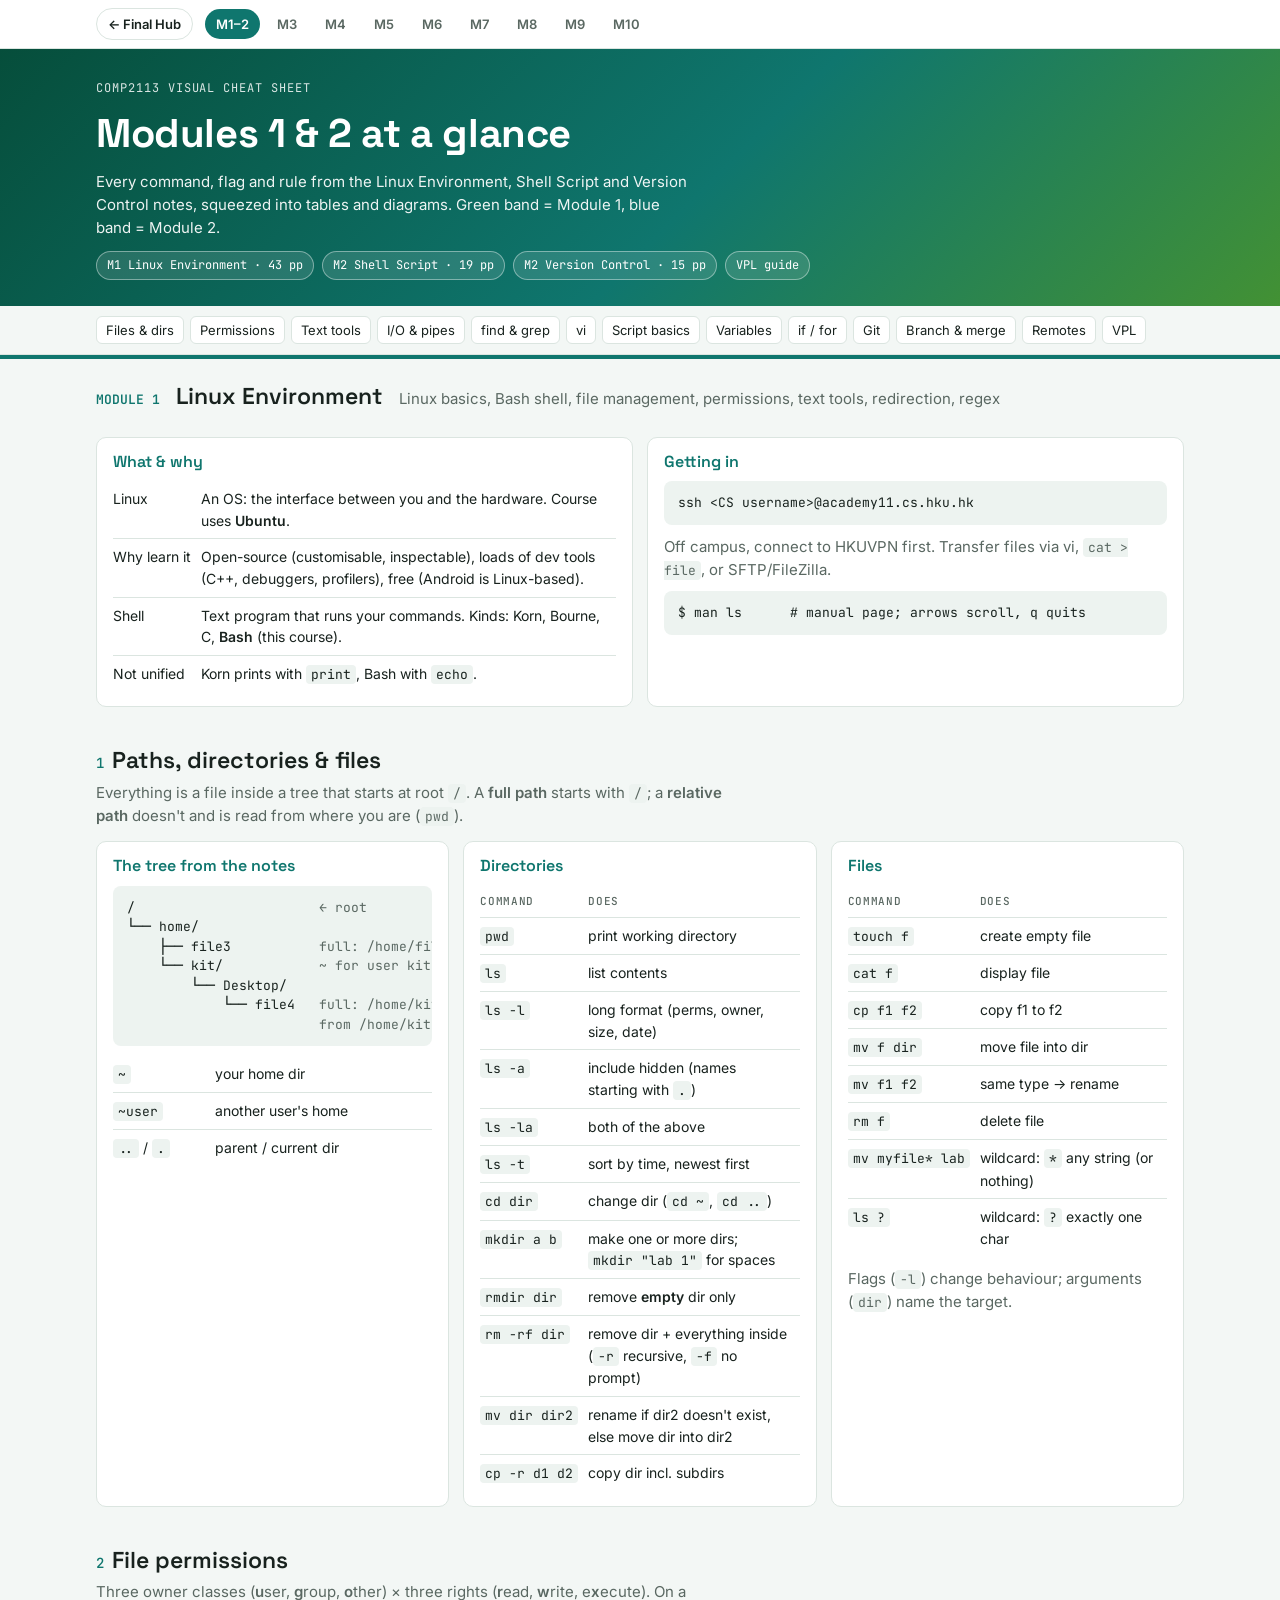
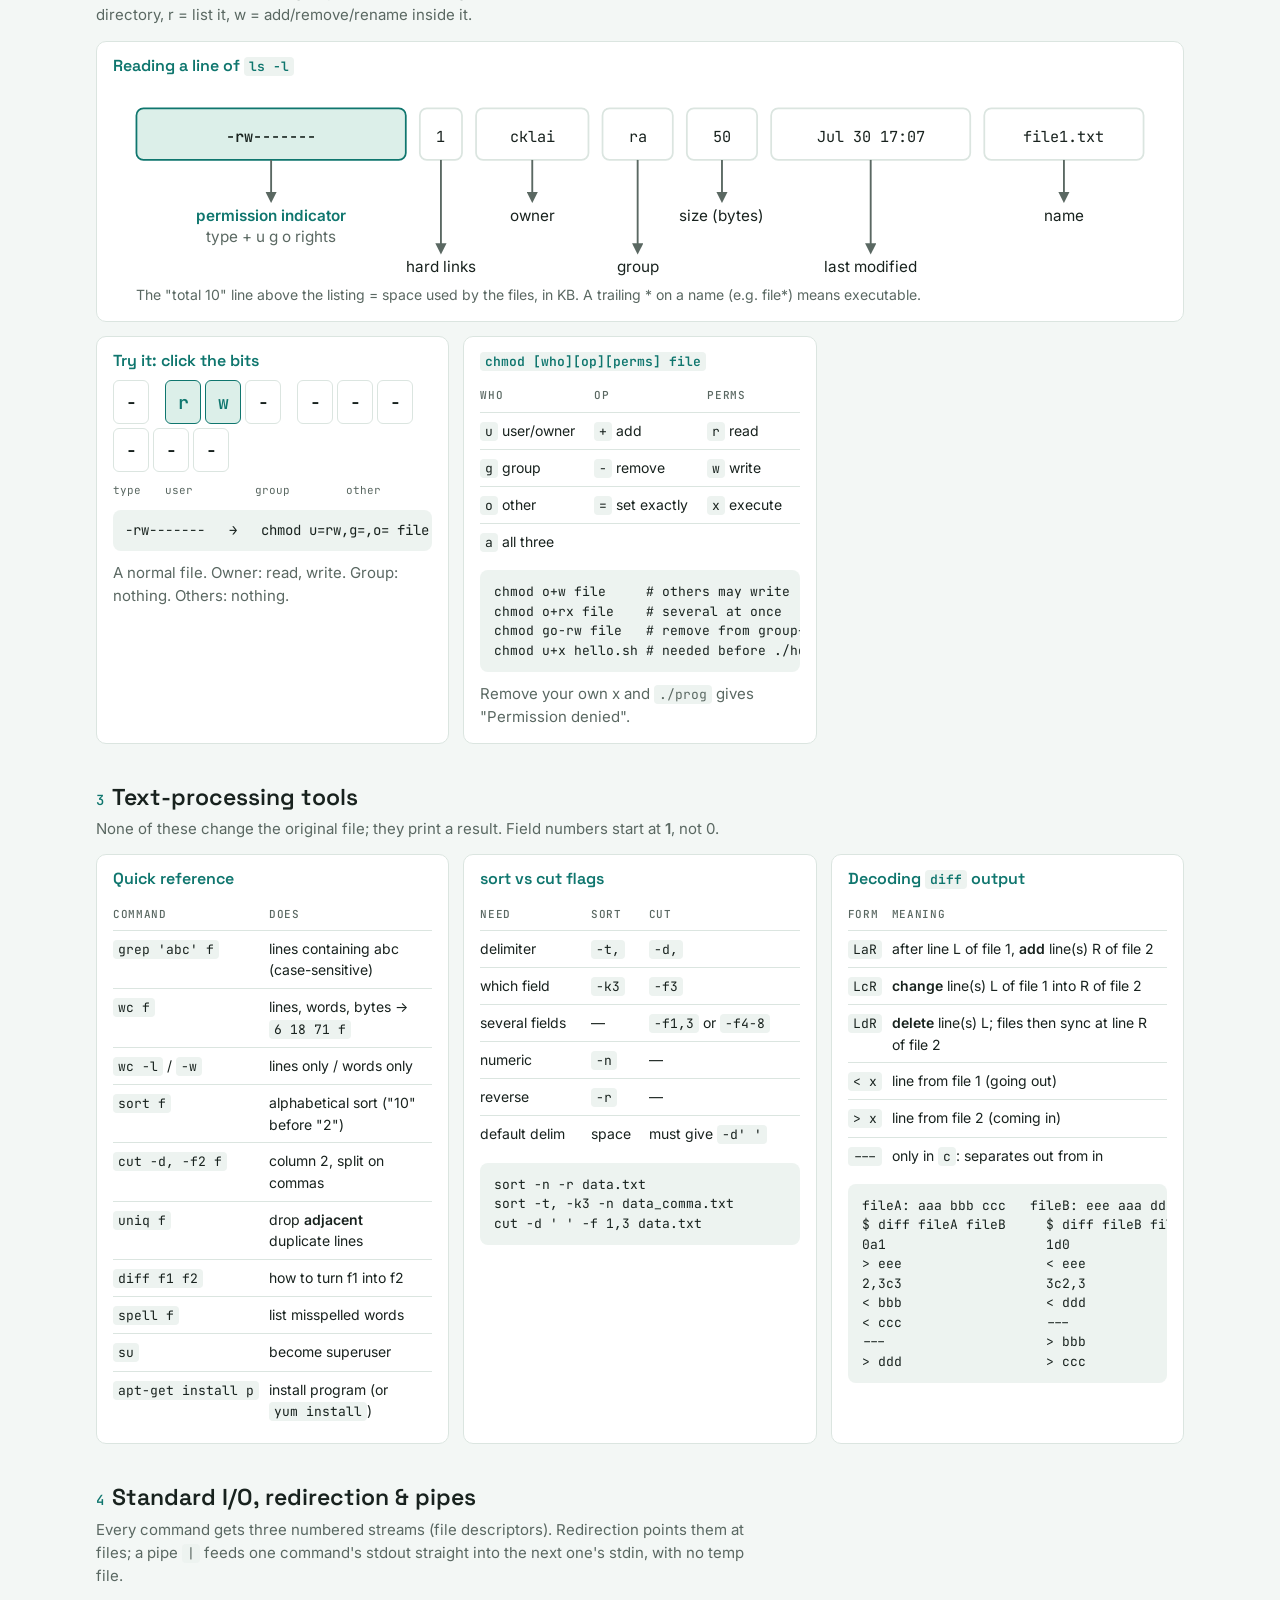
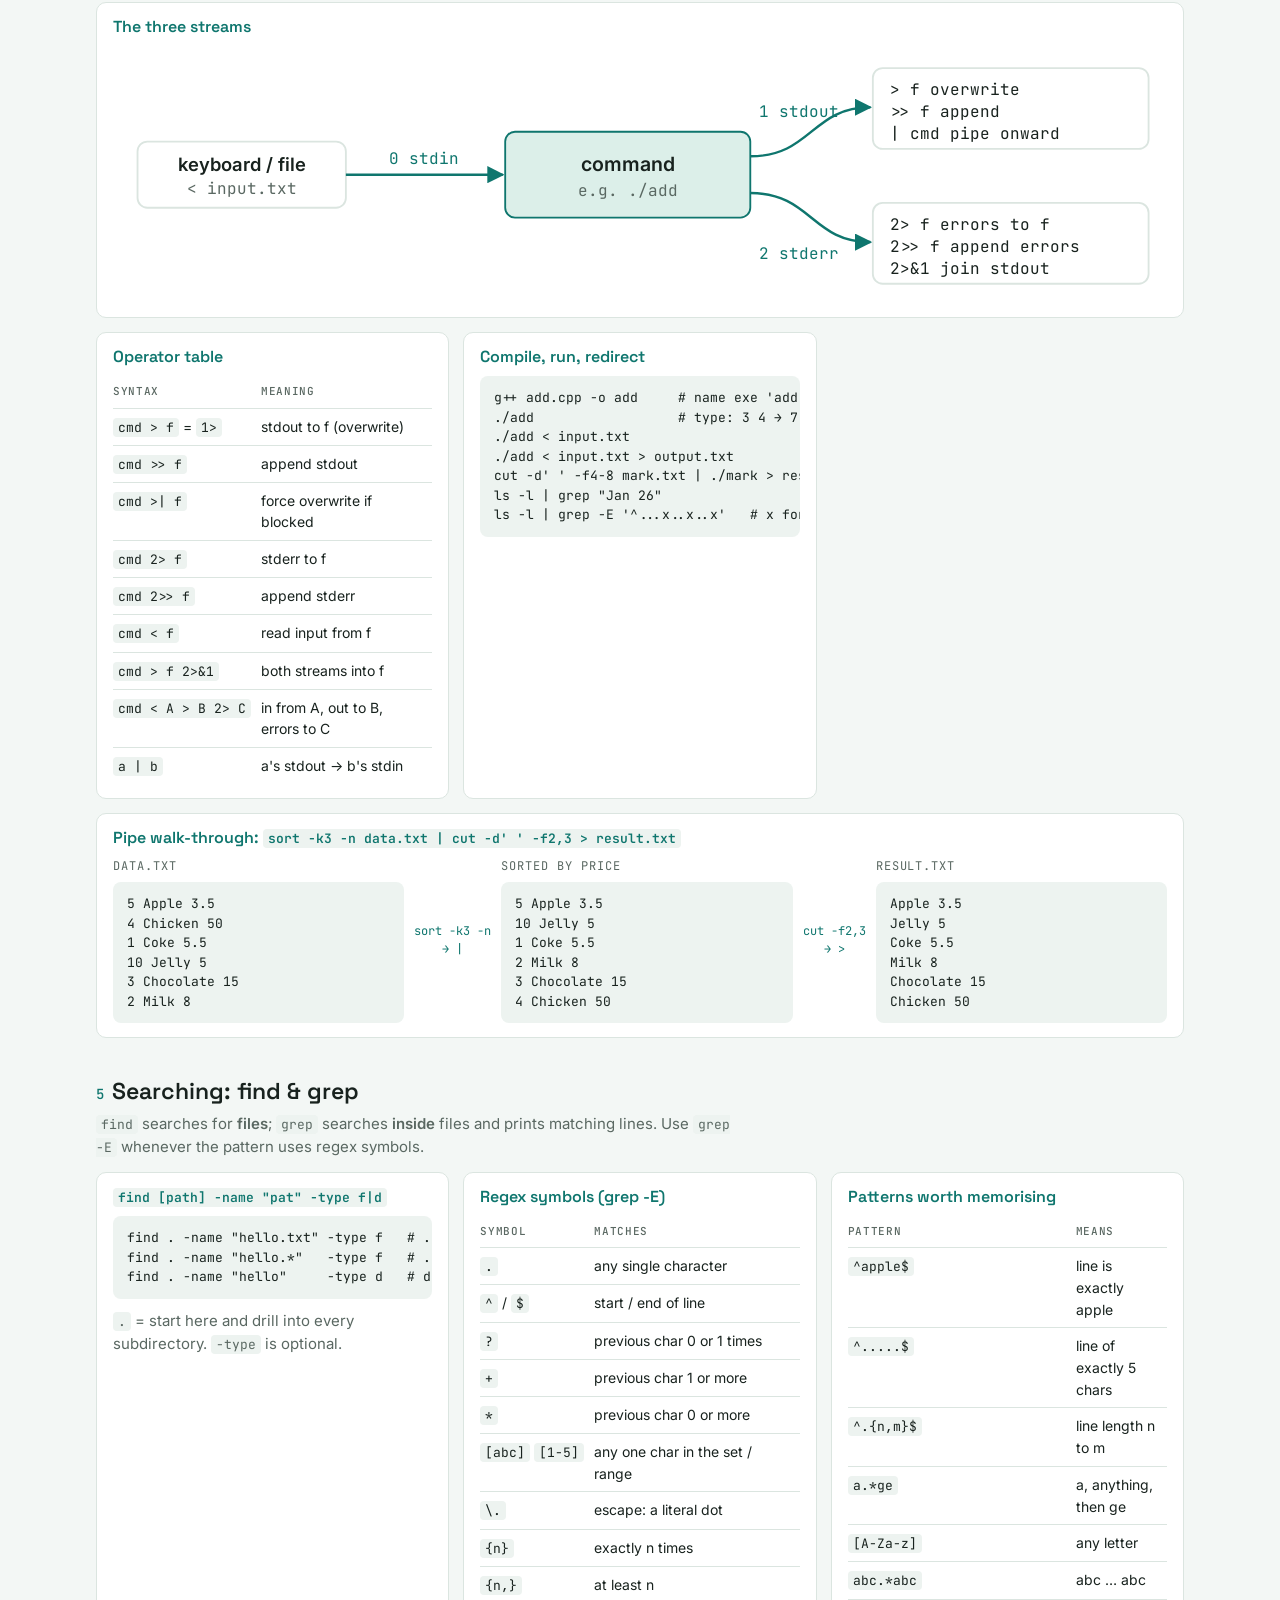
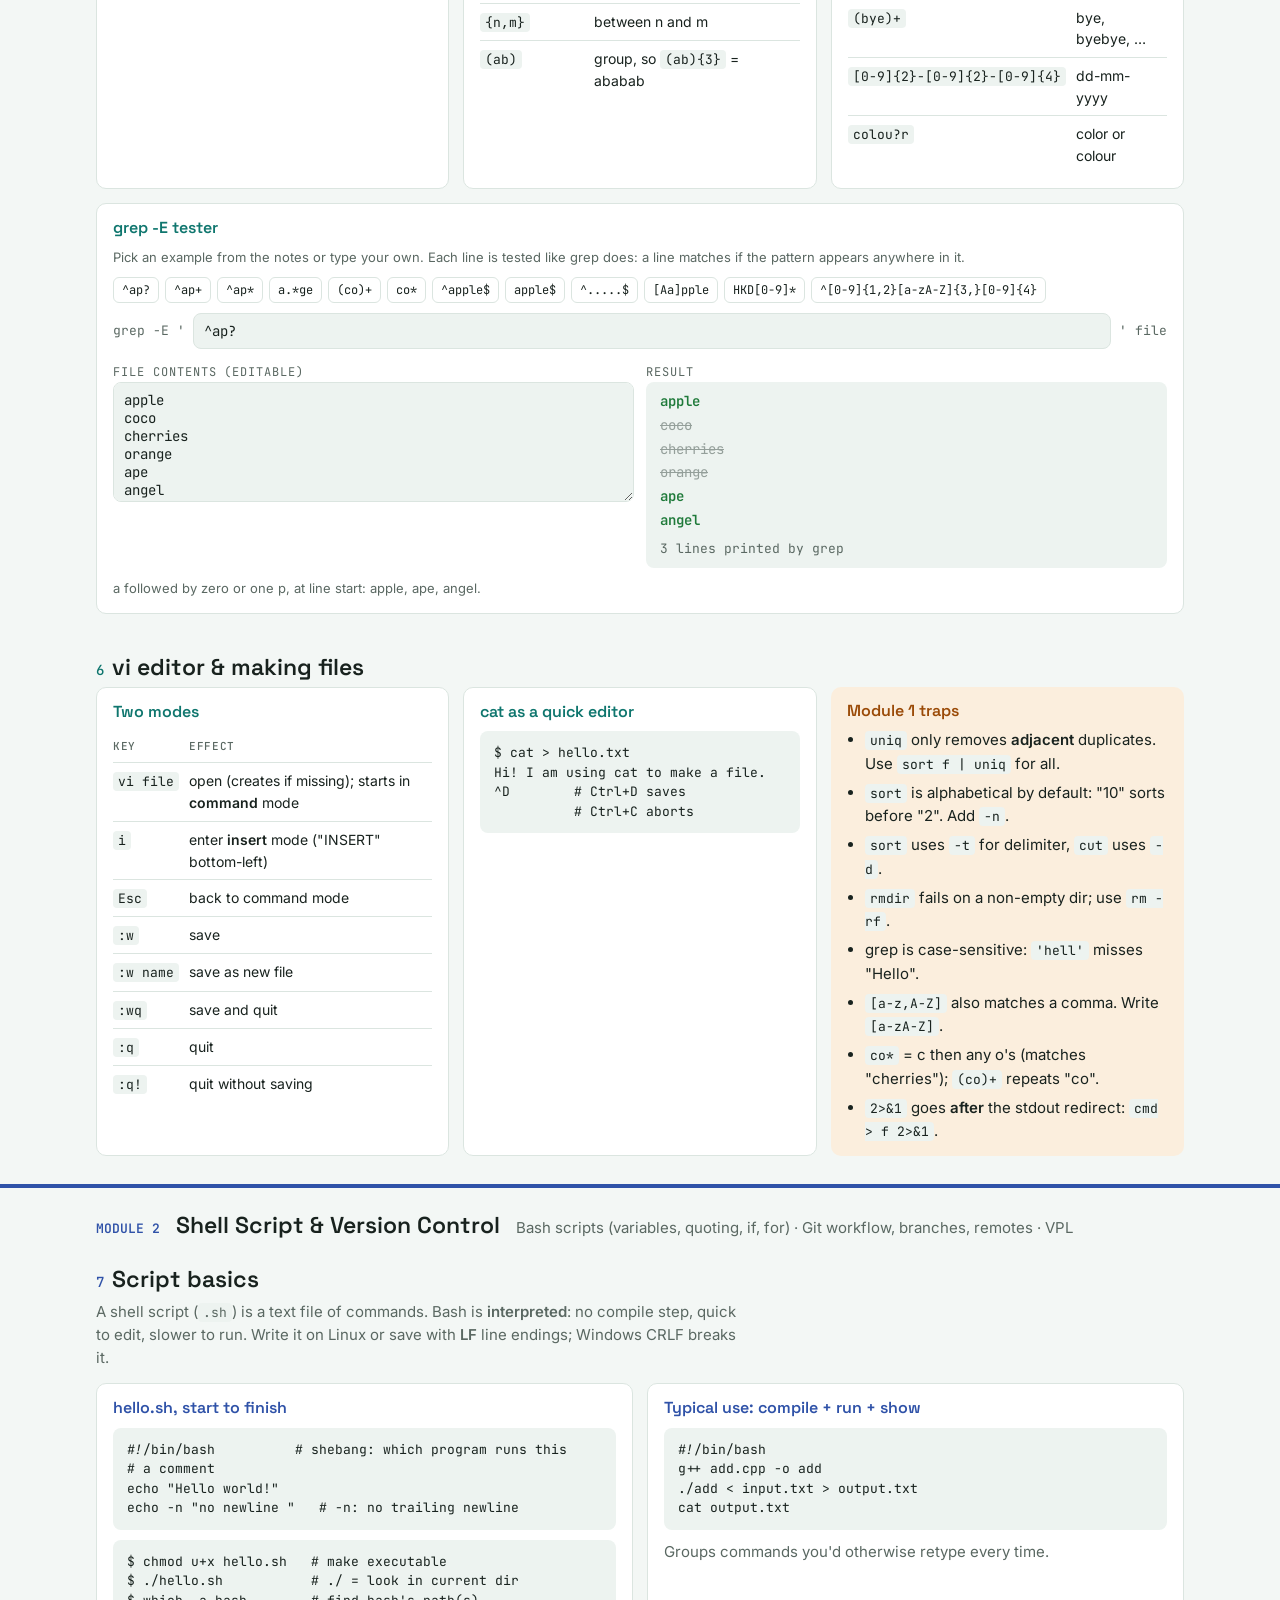
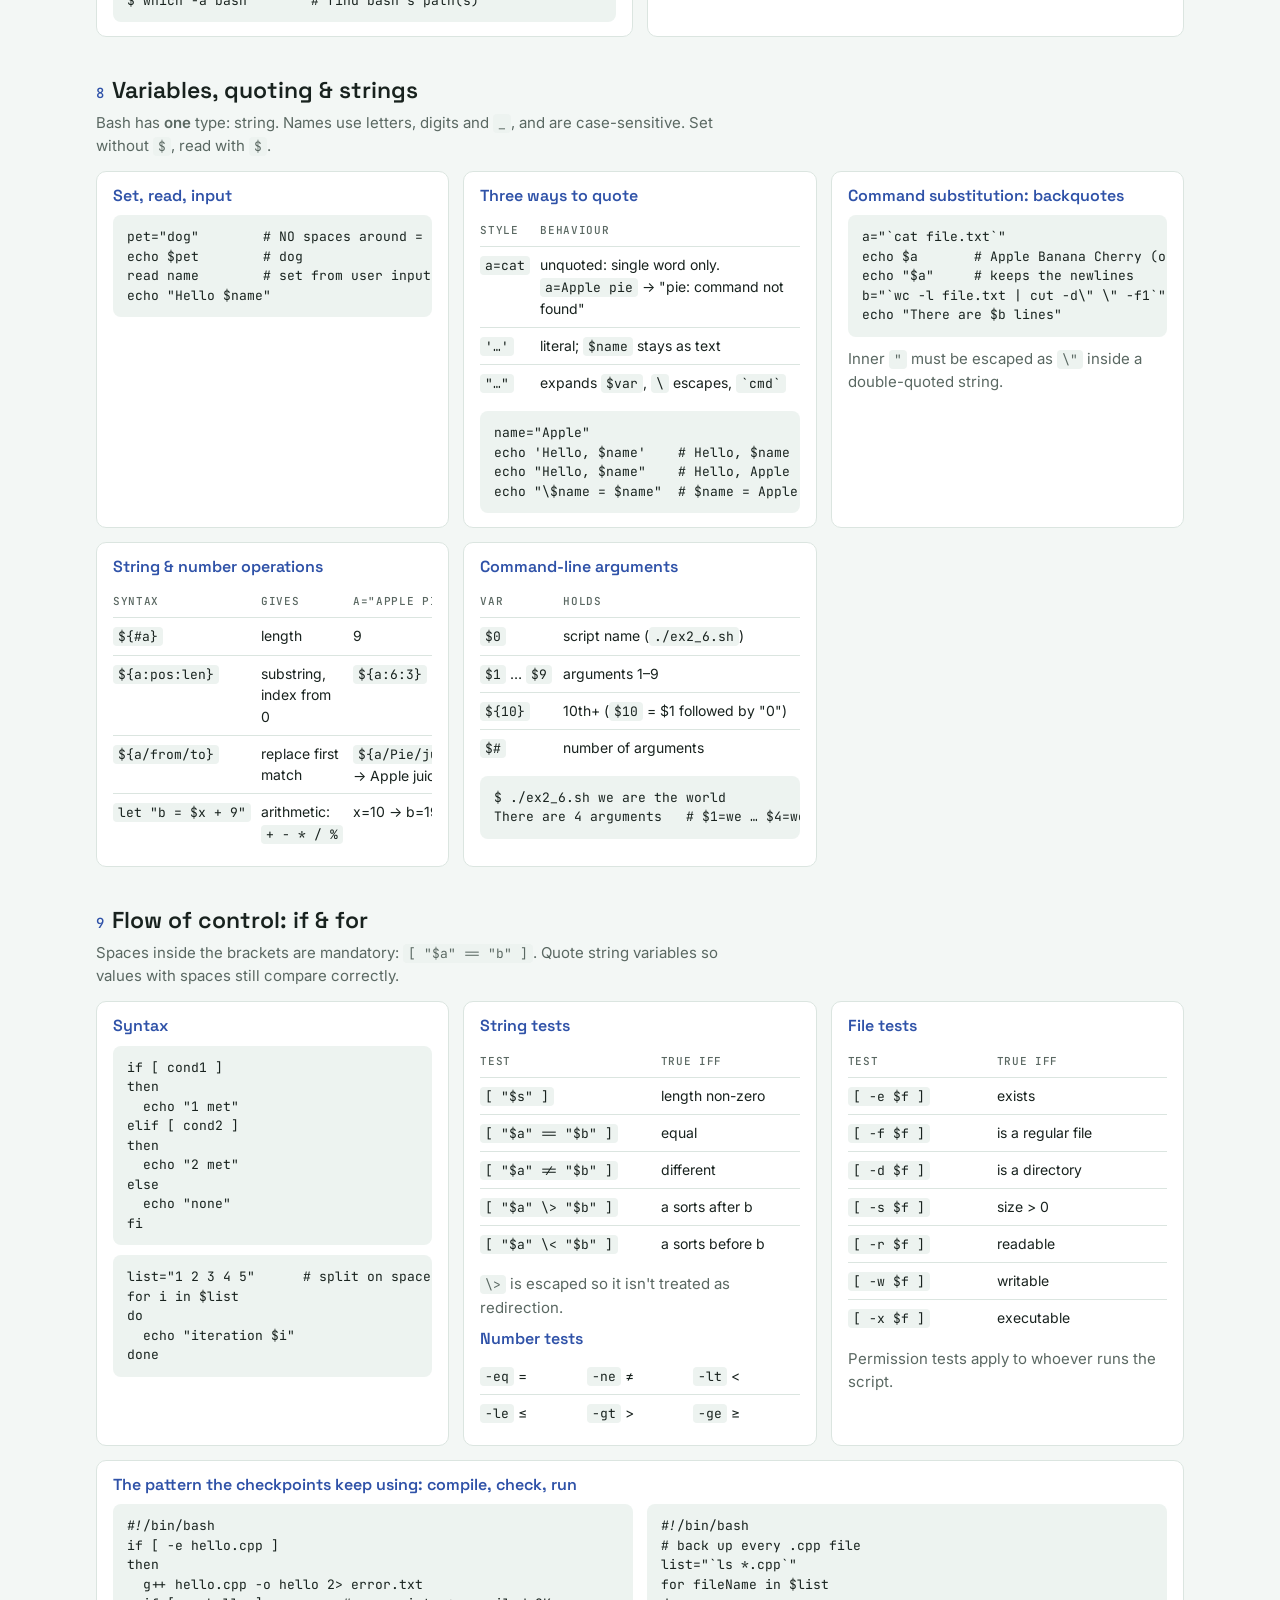
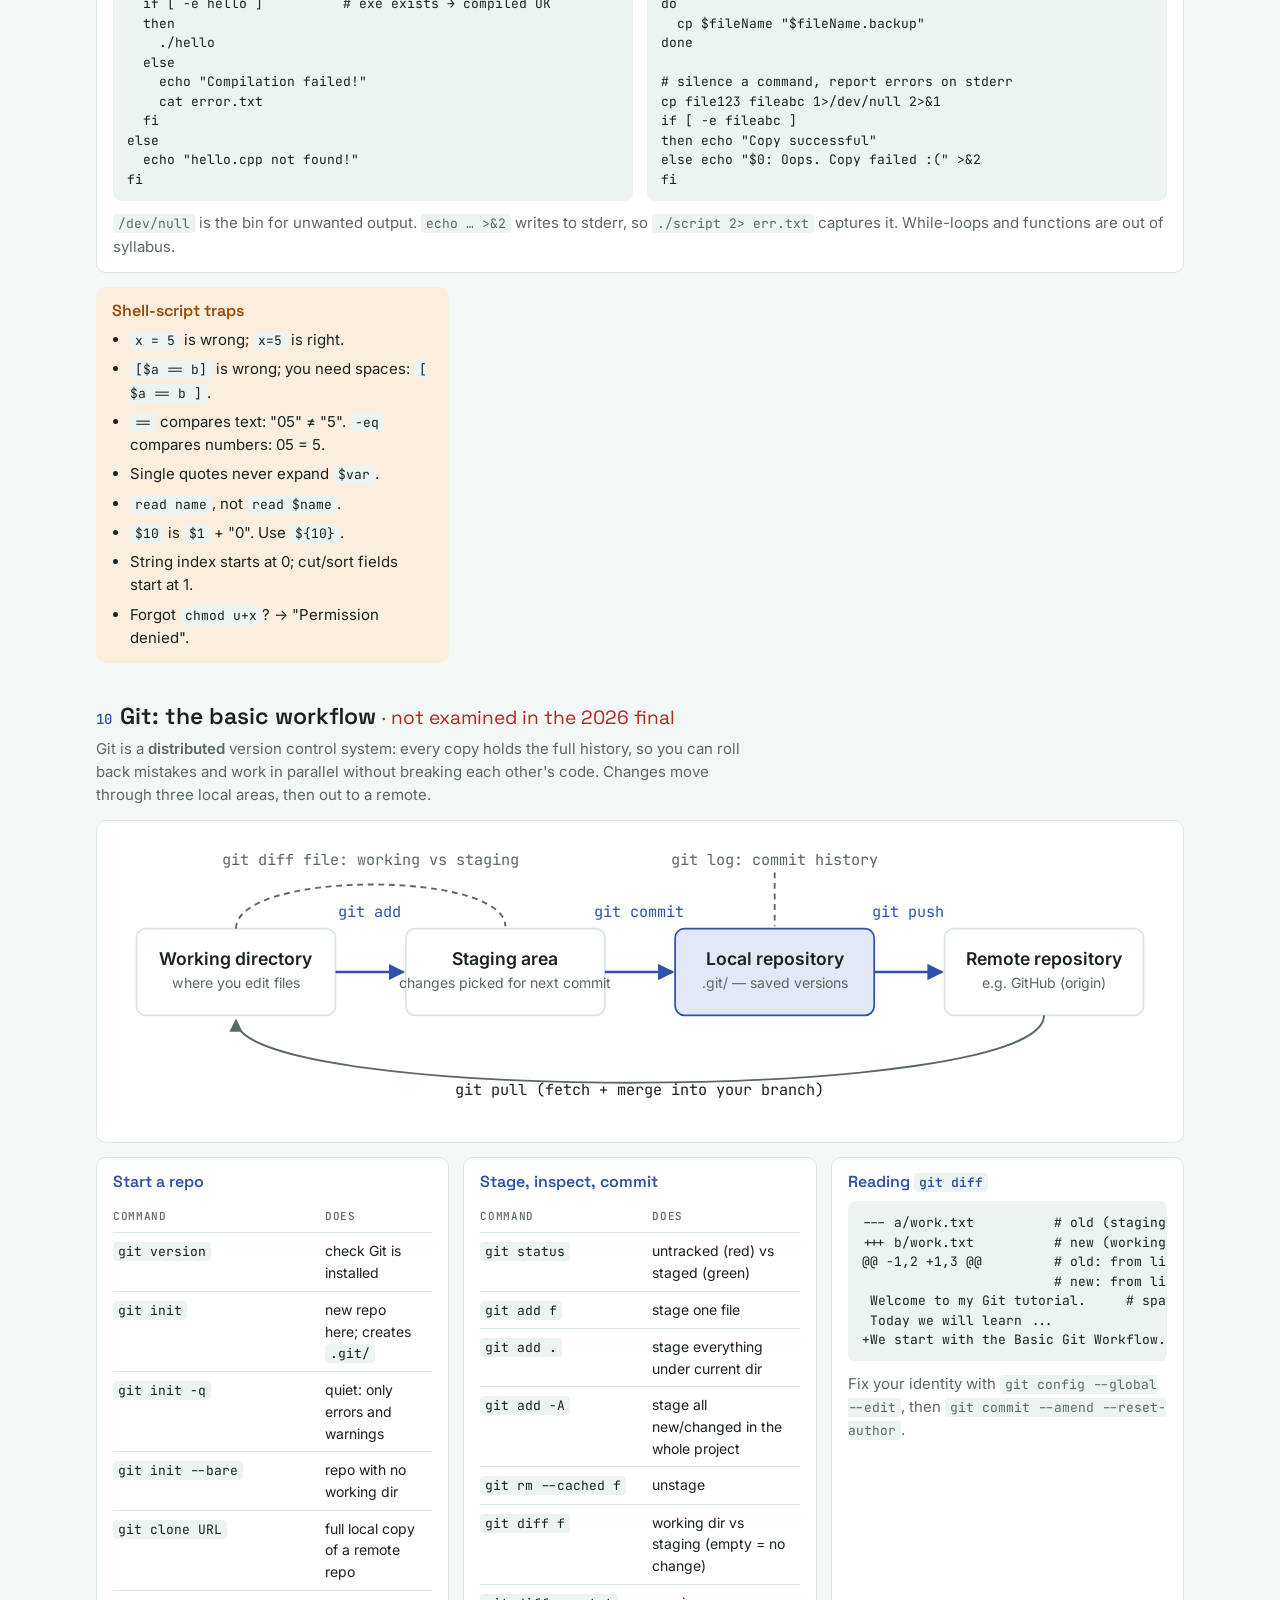
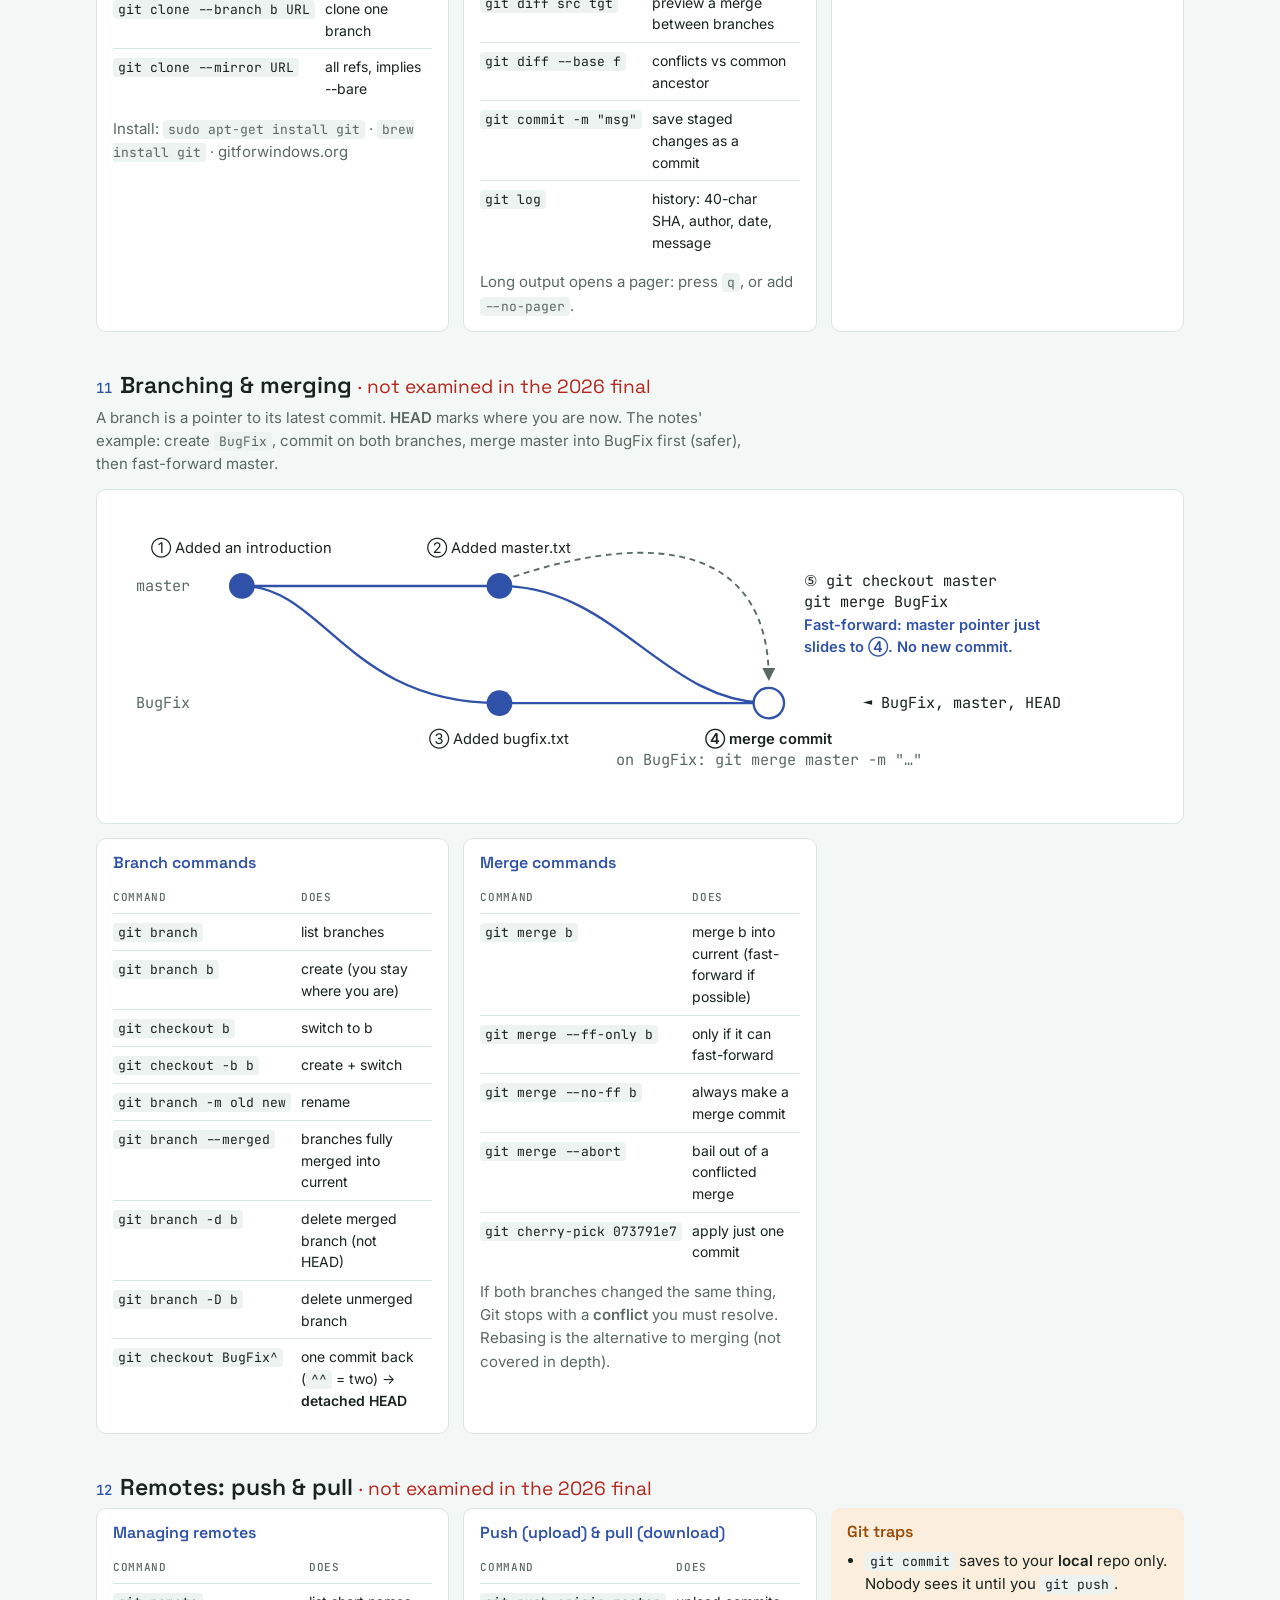
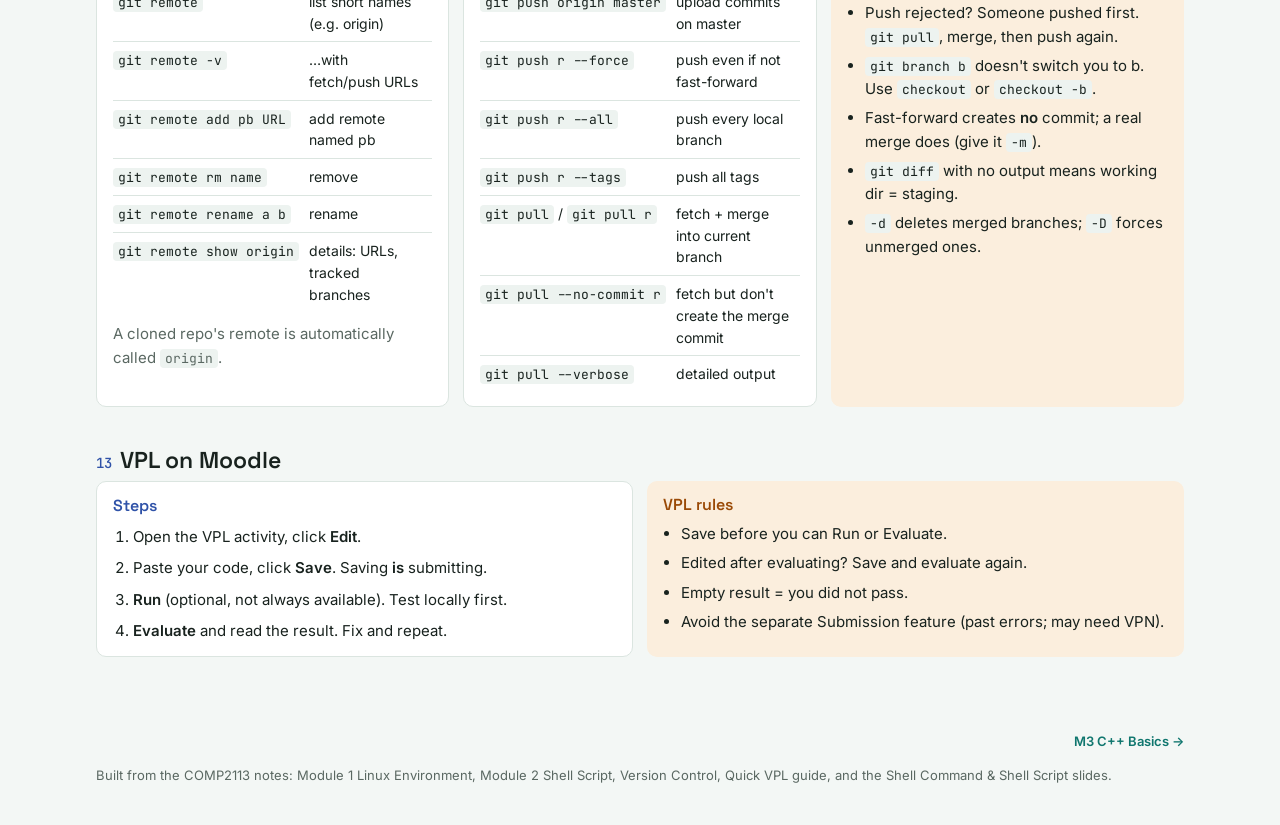
==== commit eddda582: "Update for the 2026 final: hide Git, GDB and classes; 2026 format and mock; 2021-22 final, 2023 quiz" ====
--- a/cheatsheets/m1-2.html
+++ b/cheatsheets/m1-2.html
@@ -1,5 +1,5 @@
 <!doctype html>
-<html lang="en">
+<html lang="en" data-theme="light">
 <head>
 <meta charset="utf-8">
 <meta name="viewport" content="width=device-width, initial-scale=1, viewport-fit=cover">
@@ -616,7 +616,7 @@
   </section>
 
   <section id="git">
-    <h2><span class="n">10</span>Git: the basic workflow</h2>
+    <h2><span class="n">10</span>Git: the basic workflow <small style="font-weight:400;color:#b3261e">· not examined in the 2026 final</small></h2>
     <p class="lede">Git is a <b>distributed</b> version control system: every copy holds the full history, so you can roll back mistakes and work in parallel without breaking each other's code. Changes move through three local areas, then out to a remote.</p>
     <div class="grid">
       <div class="card span2">
@@ -697,7 +697,7 @@
   </section>
 
   <section id="branch">
-    <h2><span class="n">11</span>Branching &amp; merging</h2>
+    <h2><span class="n">11</span>Branching &amp; merging <small style="font-weight:400;color:#b3261e">· not examined in the 2026 final</small></h2>
     <p class="lede">A branch is a pointer to its latest commit. <b>HEAD</b> marks where you are now. The notes' example: create <code>BugFix</code>, commit on both branches, merge master into BugFix first (safer), then fast-forward master.</p>
     <div class="grid">
       <div class="card span2">
@@ -759,7 +759,7 @@
   </section>
 
   <section id="remote">
-    <h2><span class="n">12</span>Remotes: push &amp; pull</h2>
+    <h2><span class="n">12</span>Remotes: push &amp; pull <small style="font-weight:400;color:#b3261e">· not examined in the 2026 final</small></h2>
     <div class="grid">
       <div class="card">
         <h3>Managing remotes</h3>
